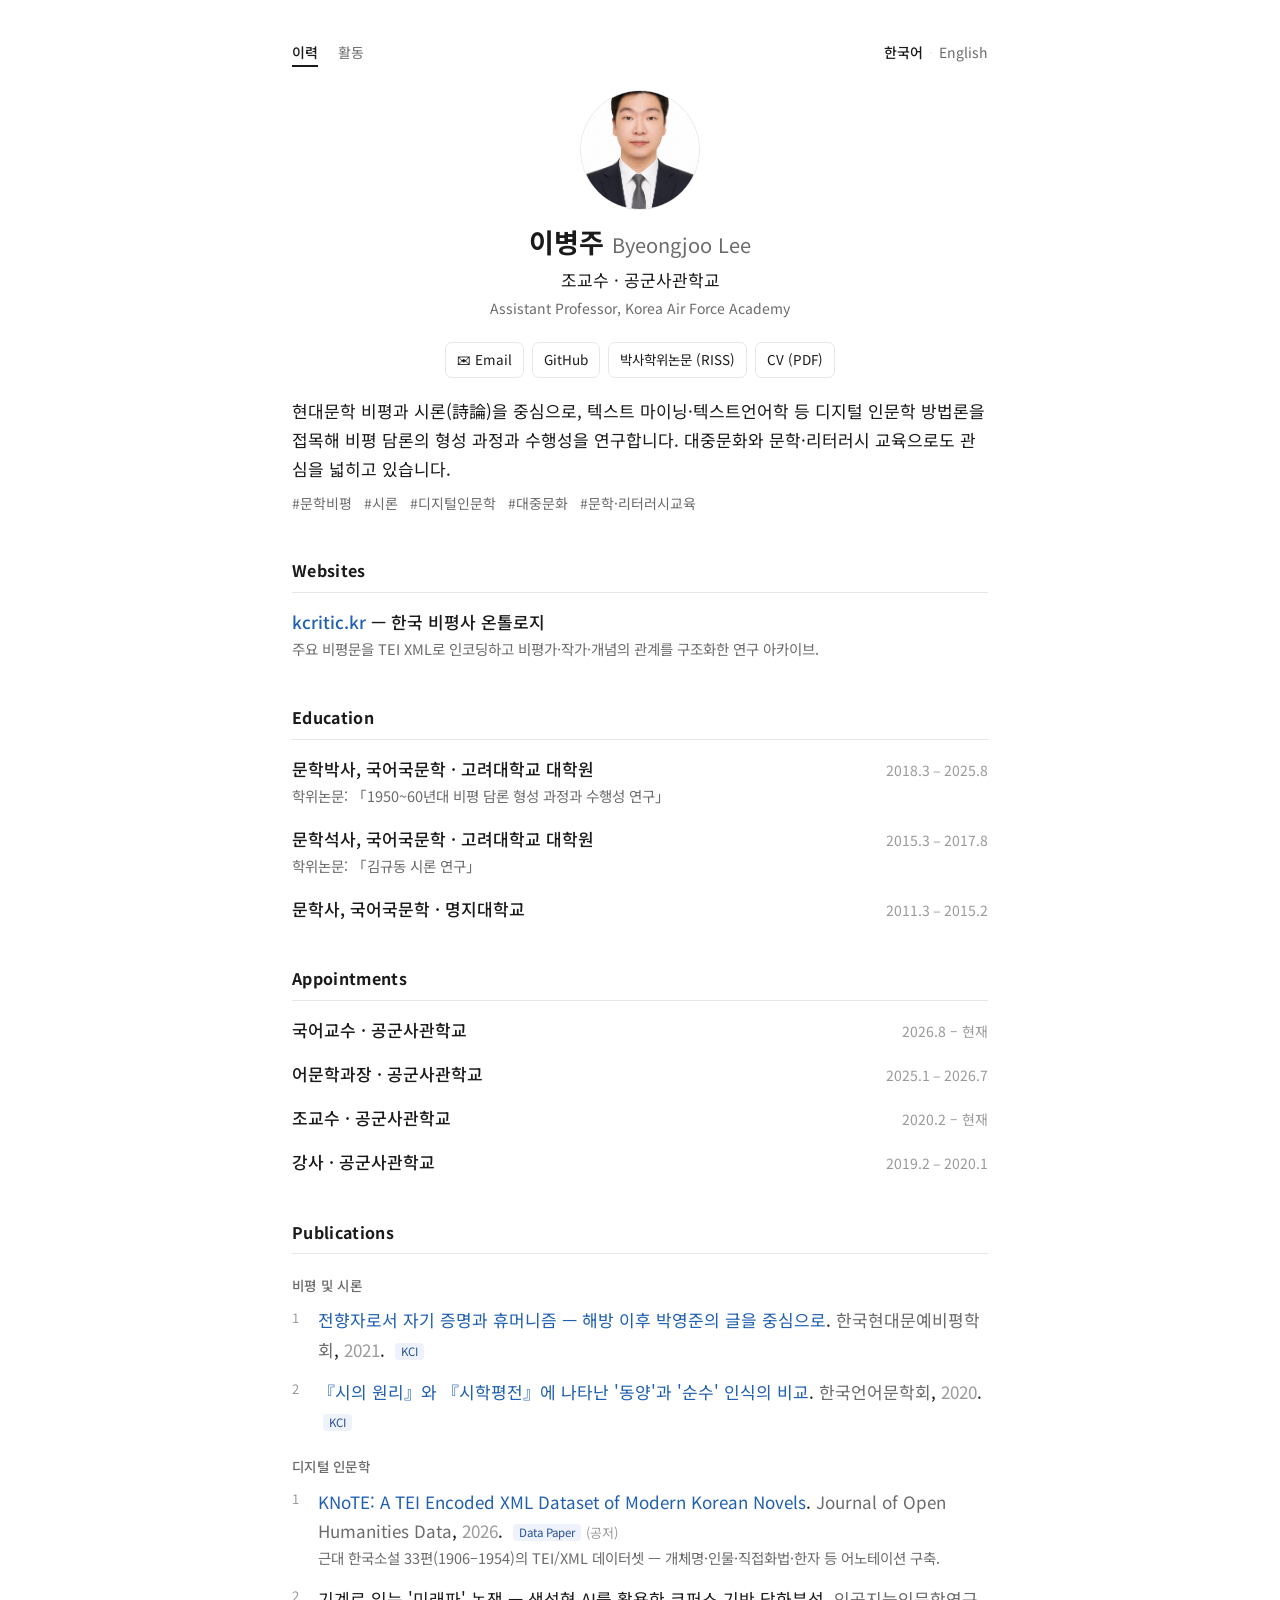
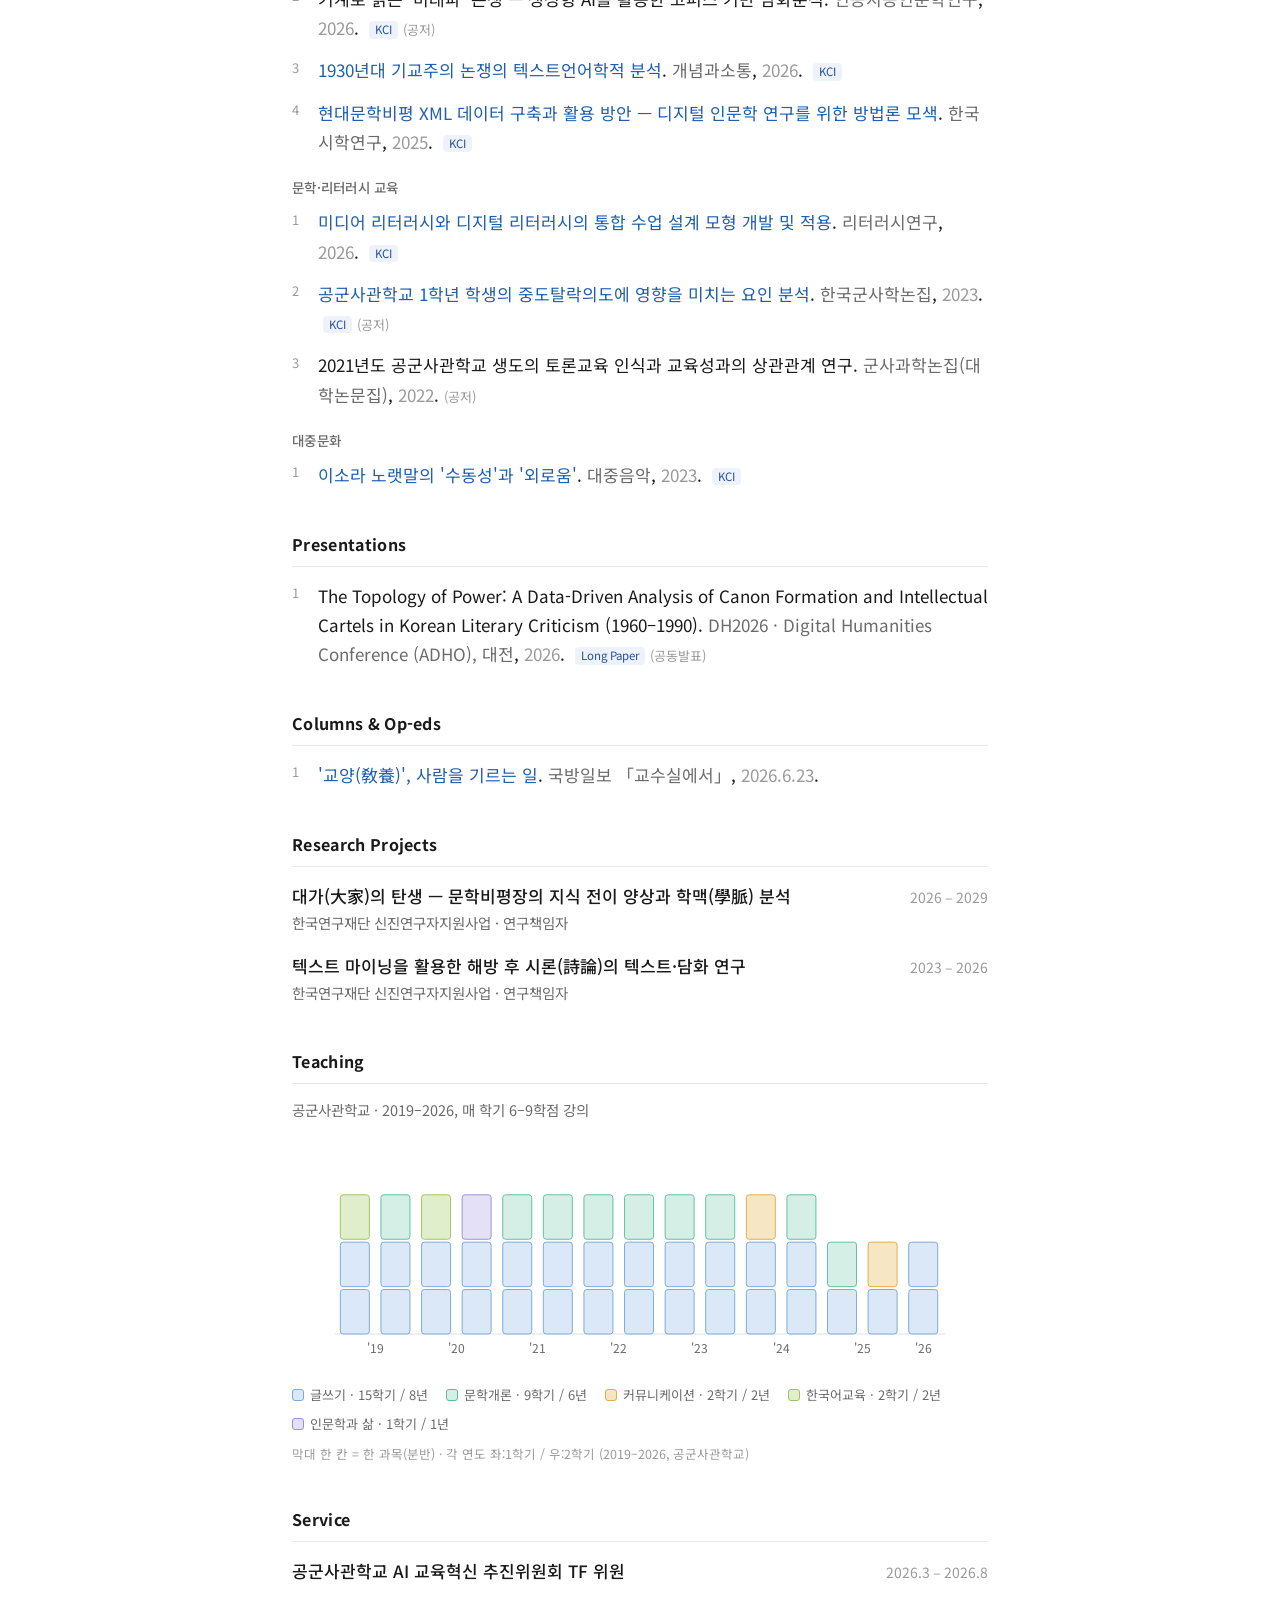
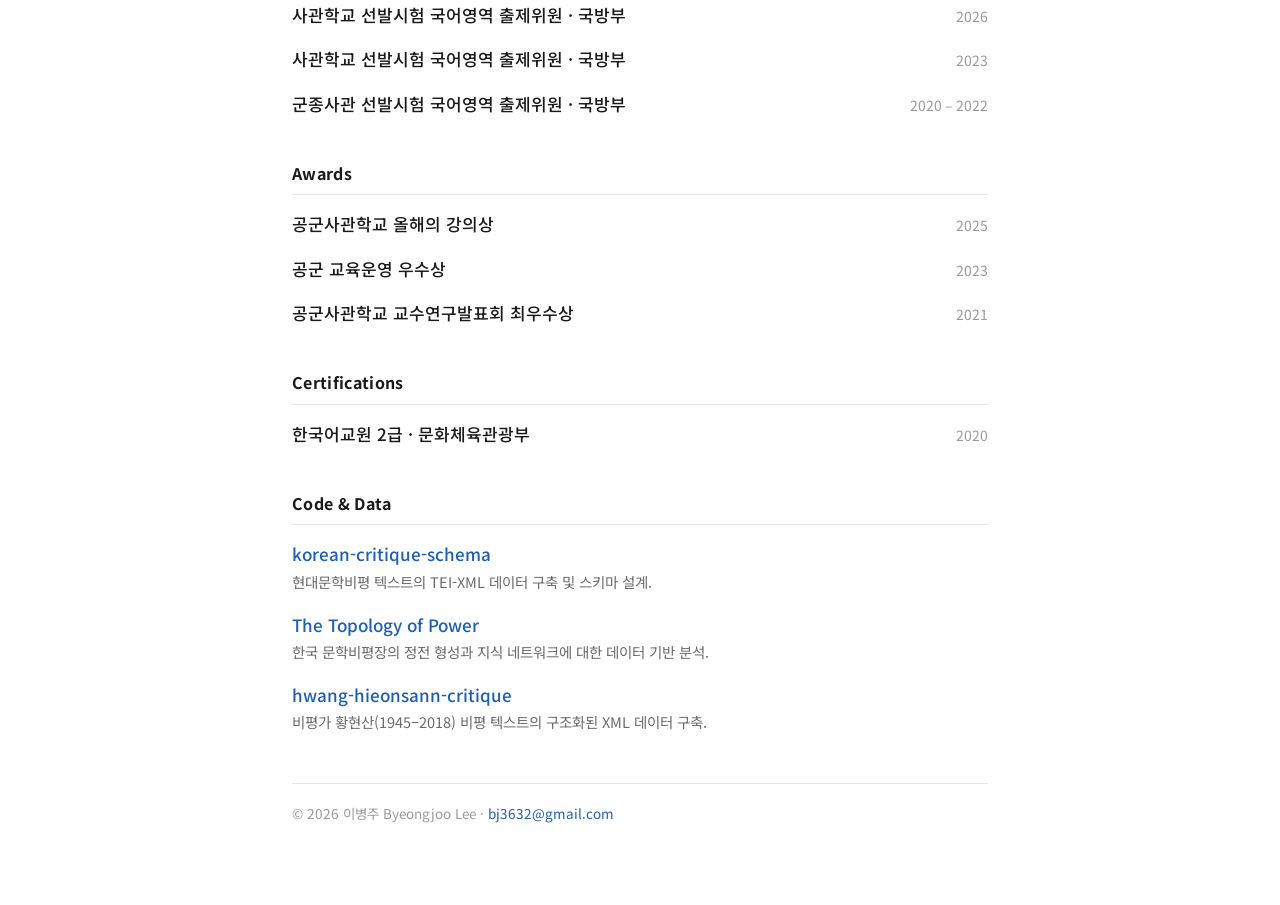
==== index.html @ f4e531b9 "칼럼 섹션 제목을 영어(Columns & Op-eds)로 통일 - 한국어 페이지의 다른 섹션 제목과 일관성 유지  Co-Authored-By: Claude Opus 4.8 <nor" ====
<!DOCTYPE html>
<html lang="ko">
<head>
<meta charset="utf-8">
<meta name="viewport" content="width=device-width, initial-scale=1">
<title>이병주 Byeongjoo Lee</title>
<meta name="description" content="이병주 (Byeongjoo Lee) — 공군사관학교 어문학과 조교수. 현대문학 비평·시론, 디지털 인문학 연구.">
<link rel="preconnect" href="https://fonts.googleapis.com">
<link rel="preconnect" href="https://fonts.gstatic.com" crossorigin>
<link href="https://fonts.googleapis.com/css2?family=Noto+Sans+KR:wght@400;500;700&display=swap" rel="stylesheet">
<link rel="stylesheet" href="/style.css">
</head>
<body>
<main class="wrap">

  <div class="topbar">
    <nav class="tabs">
      <a class="on" href="/">이력</a>
      <a href="/gallery.html">활동</a>
    </nav>
    <div class="lang"><span class="on">한국어</span><span class="sep">·</span><a href="/en/">English</a></div>
  </div>

  <header>
    <img src="/photo.jpg" alt="이병주 증명사진">
    <div>
      <h1 class="name">이병주 <span class="en">Byeongjoo Lee</span></h1>
      <p class="role">조교수 · 공군사관학교
        <span class="en">Assistant Professor, Korea Air Force Academy</span>
      </p>
    </div>
  </header>

  <nav class="links">
    <a href="mailto:bj3632@gmail.com">✉ Email</a>
    <a href="https://github.com/ByeongjooLee" target="_blank" rel="noopener">GitHub</a>
    <a href="https://www.riss.kr/link?id=T17283186" target="_blank" rel="noopener">박사학위논문 (RISS)</a>
    <a href="/cv.pdf" target="_blank" rel="noopener">CV (PDF)</a>
  </nav>

  <section class="bio">
    <p>현대문학 비평과 시론(詩論)을 중심으로, 텍스트 마이닝·텍스트언어학 등 디지털 인문학 방법론을 접목해 비평 담론의 형성 과정과 수행성을 연구합니다. 대중문화와 문학·리터러시 교육으로도 관심을 넓히고 있습니다.</p>
    <div class="tags">
      <span>#문학비평</span><span>#시론</span><span>#디지털인문학</span><span>#대중문화</span><span>#문학·리터러시교육</span>
    </div>
  </section>

  <h2>Websites</h2>
  <div class="entry">
    <div class="row"><span class="t"><a href="https://kcritic.kr/" target="_blank" rel="noopener">kcritic.kr</a> — 한국 비평사 온톨로지</span></div>
    <div class="sub">주요 비평문을 TEI XML로 인코딩하고 비평가·작가·개념의 관계를 구조화한 연구 아카이브.</div>
  </div>

  <h2>Education</h2>
  <div class="entry">
    <div class="row"><span class="t">문학박사, 국어국문학 · 고려대학교 대학원</span><span class="d">2018.3 – 2025.8</span></div>
    <div class="sub">학위논문: 「1950~60년대 비평 담론 형성 과정과 수행성 연구」</div>
  </div>
  <div class="entry">
    <div class="row"><span class="t">문학석사, 국어국문학 · 고려대학교 대학원</span><span class="d">2015.3 – 2017.8</span></div>
    <div class="sub">학위논문: 「김규동 시론 연구」</div>
  </div>
  <div class="entry">
    <div class="row"><span class="t">문학사, 국어국문학 · 명지대학교</span><span class="d">2011.3 – 2015.2</span></div>
  </div>

  <h2>Appointments</h2>
  <div class="entry">
    <div class="row"><span class="t">국어교수 · 공군사관학교</span><span class="d">2026.8 – 현재</span></div>
  </div>
  <div class="entry">
    <div class="row"><span class="t">어문학과장 · 공군사관학교</span><span class="d">2025.1 – 2026.7</span></div>
  </div>
  <div class="entry">
    <div class="row"><span class="t">조교수 · 공군사관학교</span><span class="d">2020.2 – 현재</span></div>
  </div>
  <div class="entry">
    <div class="row"><span class="t">강사 · 공군사관학교</span><span class="d">2019.2 – 2020.1</span></div>
  </div>

  <h2>Publications</h2>

  <div class="ptype">비평 및 시론</div>
  <ol class="pubs">
    <li><a href="/papers/2021-park-yeongjun-humanism.pdf" download>전향자로서 자기 증명과 휴머니즘 — 해방 이후 박영준의 글을 중심으로</a>.
      <span class="venue">한국현대문예비평학회</span>, <span class="yr">2021</span>. <span class="badge">KCI</span></li>
    <li><a href="/papers/2020-orient-purity.pdf" download>『시의 원리』와 『시학평전』에 나타난 '동양'과 '순수' 인식의 비교</a>.
      <span class="venue">한국언어문학회</span>, <span class="yr">2020</span>. <span class="badge">KCI</span></li>
  </ol>

  <div class="ptype">디지털 인문학</div>
  <ol class="pubs">
    <li><a href="https://doi.org/10.5334/johd.590" target="_blank" rel="noopener">KNoTE: A TEI Encoded XML Dataset of Modern Korean Novels</a>.
      <span class="venue">Journal of Open Humanities Data</span>, <span class="yr">2026</span>. <span class="badge">Data Paper</span> <span class="co">(공저)</span>
      <div class="sub">근대 한국소설 33편(1906–1954)의 TEI/XML 데이터셋 — 개체명·인물·직접화법·한자 등 어노테이션 구축.</div></li>
    <li>기계로 읽는 '미래파' 논쟁 — 생성형 AI를 활용한 코퍼스 기반 담화분석.
      <span class="venue">인공지능인문학연구</span>, <span class="yr">2026</span>. <span class="badge">KCI</span> <span class="co">(공저)</span></li>
    <li><a href="/papers/2026-technicism-debate.pdf" download>1930년대 기교주의 논쟁의 텍스트언어학적 분석</a>.
      <span class="venue">개념과소통</span>, <span class="yr">2026</span>. <span class="badge">KCI</span></li>
    <li><a href="/papers/2025-xml-criticism.pdf" download>현대문학비평 XML 데이터 구축과 활용 방안 — 디지털 인문학 연구를 위한 방법론 모색</a>.
      <span class="venue">한국시학연구</span>, <span class="yr">2025</span>. <span class="badge">KCI</span></li>
  </ol>

  <div class="ptype">문학·리터러시 교육</div>
  <ol class="pubs">
    <li><a href="/papers/2026-media-literacy.pdf" download>미디어 리터러시와 디지털 리터러시의 통합 수업 설계 모형 개발 및 적용</a>.
      <span class="venue">리터러시연구</span>, <span class="yr">2026</span>. <span class="badge">KCI</span></li>
    <li><a href="/papers/2023-cadet-dropout.pdf" download>공군사관학교 1학년 학생의 중도탈락의도에 영향을 미치는 요인 분석</a>.
      <span class="venue">한국군사학논집</span>, <span class="yr">2023</span>. <span class="badge">KCI</span> <span class="co">(공저)</span></li>
    <li>2021년도 공군사관학교 생도의 토론교육 인식과 교육성과의 상관관계 연구.
      <span class="venue">군사과학논집(대학논문집)</span>, <span class="yr">2022</span>. <span class="co">(공저)</span></li>
  </ol>

  <div class="ptype">대중문화</div>
  <ol class="pubs">
    <li><a href="/papers/2023-leesora-lyrics.pdf" download>이소라 노랫말의 '수동성'과 '외로움'</a>.
      <span class="venue">대중음악</span>, <span class="yr">2023</span>. <span class="badge">KCI</span></li>
  </ol>

  <h2>Presentations</h2>
  <ol class="pubs">
    <li>The Topology of Power: A Data-Driven Analysis of Canon Formation and Intellectual Cartels in Korean Literary Criticism (1960–1990).
      <span class="venue">DH2026 · Digital Humanities Conference (ADHO), 대전</span>, <span class="yr">2026</span>. <span class="badge">Long Paper</span> <span class="co">(공동발표)</span></li>
  </ol>

  <h2>Columns &amp; Op-eds</h2>
  <ol class="pubs">
    <li><a href="https://kookbang.dema.mil.kr/newsWeb/20260623/1/ATCE_CTGR_0050060000/view.do" target="_blank" rel="noopener">'교양(敎養)', 사람을 기르는 일</a>.
      <span class="venue">국방일보 「교수실에서」</span>, <span class="yr">2026.6.23</span>.</li>
  </ol>

  <h2>Research Projects</h2>
  <div class="entry">
    <div class="row"><span class="t">대가(大家)의 탄생 — 문학비평장의 지식 전이 양상과 학맥(學脈) 분석</span><span class="d">2026 – 2029</span></div>
    <div class="sub">한국연구재단 신진연구자지원사업 · 연구책임자</div>
  </div>
  <div class="entry">
    <div class="row"><span class="t">텍스트 마이닝을 활용한 해방 후 시론(詩論)의 텍스트·담화 연구</span><span class="d">2023 – 2026</span></div>
    <div class="sub">한국연구재단 신진연구자지원사업 · 연구책임자</div>
  </div>

  <h2>Teaching</h2>
  <p class="sub" style="margin:0 0 4px;">공군사관학교 · 2019–2026, 매 학기 6–9학점 강의</p>
  <div id="teaching-chart" data-lang="ko"></div>

  <h2>Service</h2>
  <div class="entry">
    <div class="row"><span class="t">공군사관학교 AI 교육혁신 추진위원회 TF 위원</span><span class="d">2026.3 – 2026.8</span></div>
  </div>
  <div class="entry">
    <div class="row"><span class="t">사관학교 선발시험 국어영역 출제위원 · 국방부</span><span class="d">2026</span></div>
  </div>
  <div class="entry">
    <div class="row"><span class="t">사관학교 선발시험 국어영역 출제위원 · 국방부</span><span class="d">2023</span></div>
  </div>
  <div class="entry">
    <div class="row"><span class="t">군종사관 선발시험 국어영역 출제위원 · 국방부</span><span class="d">2020 – 2022</span></div>
  </div>

  <h2>Awards</h2>
  <div class="entry">
    <div class="row"><span class="t">공군사관학교 올해의 강의상</span><span class="d">2025</span></div>
  </div>
  <div class="entry">
    <div class="row"><span class="t">공군 교육운영 우수상</span><span class="d">2023</span></div>
  </div>
  <div class="entry">
    <div class="row"><span class="t">공군사관학교 교수연구발표회 최우수상</span><span class="d">2021</span></div>
  </div>

  <h2>Certifications</h2>
  <div class="entry">
    <div class="row"><span class="t">한국어교원 2급 · 문화체육관광부</span><span class="d">2020</span></div>
  </div>

  <h2>Code &amp; Data</h2>
  <div class="entry">
    <div class="row"><span class="t"><a href="https://github.com/ByeongjooLee/korean-critique-schema" target="_blank" rel="noopener">korean-critique-schema</a></span></div>
    <div class="sub">현대문학비평 텍스트의 TEI-XML 데이터 구축 및 스키마 설계.</div>
  </div>
  <div class="entry">
    <div class="row"><span class="t"><a href="https://github.com/ByeongjooLee/The-Topology-of-Power" target="_blank" rel="noopener">The Topology of Power</a></span></div>
    <div class="sub">한국 문학비평장의 정전 형성과 지식 네트워크에 대한 데이터 기반 분석.</div>
  </div>
  <div class="entry">
    <div class="row"><span class="t"><a href="https://github.com/ByeongjooLee/hwang-hieonsann-critique" target="_blank" rel="noopener">hwang-hieonsann-critique</a></span></div>
    <div class="sub">비평가 황현산(1945–2018) 비평 텍스트의 구조화된 XML 데이터 구축.</div>
  </div>

  <footer>
    © <span id="yr">2026</span> 이병주 Byeongjoo Lee · <a href="mailto:bj3632@gmail.com">bj3632@gmail.com</a>
  </footer>

</main>
<script src="/teaching.js" defer></script>
<script>document.getElementById('yr').textContent=new Date().getFullYear();</script>
</body>
</html>
---- style.css ----
:root{
  --ink:#1a1a1a;
  --muted:#6b6b6b;
  --faint:#9a9a9a;
  --line:#e7e7e7;
  --link:#1f5fb0;
  --badge-bg:#eef2fb;
  --badge-ink:#27509a;
}
*{box-sizing:border-box;}
html{-webkit-text-size-adjust:100%;}
body{
  font-family:"Noto Sans KR","Apple SD Gothic Neo","Malgun Gothic",-apple-system,BlinkMacSystemFont,"Segoe UI",Roboto,sans-serif;
  color:var(--ink);
  background:#fff;
  line-height:1.72;
  font-size:17px;
  margin:0;
}
.wrap{max-width:740px;margin:0 auto;padding:40px 22px 80px;}
a{color:var(--link);text-decoration:none;}
a:hover{text-decoration:underline;}

/* Top bar: tabs + language */
.topbar{display:flex;justify-content:space-between;align-items:center;gap:12px;margin-bottom:26px;font-size:14px;flex-wrap:wrap;}
.tabs a{margin-right:16px;color:var(--muted);padding-bottom:3px;}
.tabs a:hover{text-decoration:none;color:var(--ink);}
.tabs a.on{color:var(--ink);font-weight:500;border-bottom:2px solid var(--ink);}
.lang a{color:var(--muted);}
.lang .on{color:var(--ink);font-weight:500;}
.lang .sep{color:var(--line);margin:0 6px;}

/* Header (centered) */
header{display:flex;flex-direction:column;align-items:center;text-align:center;gap:14px;margin-top:6px;}
header img{width:120px;height:120px;border-radius:50%;object-fit:cover;flex-shrink:0;border:1px solid var(--line);}
.name{font-size:27px;font-weight:700;line-height:1.3;margin:0;}
.name .en{font-weight:400;color:var(--muted);font-size:20px;}
.role{margin:6px 0 0;color:var(--ink);}
.role .en{display:block;color:var(--muted);font-size:14px;margin-top:2px;}

/* Quick links */
.links{display:flex;flex-wrap:wrap;justify-content:center;gap:8px;margin:22px 0 8px;}
.links a{
  display:inline-flex;align-items:center;gap:6px;
  font-size:13.5px;color:var(--ink);
  border:1px solid var(--line);border-radius:7px;padding:5px 11px;
}
.links a:hover{border-color:#c9c9c9;text-decoration:none;background:#fafafa;}

/* Bio */
.bio{margin:18px 0 2px;}
.bio p{margin:0 0 8px;}
.tags{color:var(--muted);font-size:14px;}
.tags span{margin-right:12px;white-space:nowrap;}

/* Sections */
h2{
  font-size:16px;font-weight:700;letter-spacing:.02em;
  margin:42px 0 14px;padding-bottom:7px;border-bottom:1px solid var(--line);
}
.entry{margin-bottom:15px;}
.row{display:flex;justify-content:space-between;gap:16px;align-items:baseline;}
.row .t{font-weight:500;}
.row .d{color:var(--faint);font-size:14px;white-space:nowrap;}
.sub{color:var(--muted);font-size:14.5px;margin-top:1px;}

/* Publications */
.ptype{font-size:13.5px;color:var(--muted);margin:20px 0 8px;font-weight:500;letter-spacing:.02em;}
.ptype:first-of-type{margin-top:4px;}
ol.pubs{list-style:none;counter-reset:p;margin:0;padding:0;}
ol.pubs li{position:relative;padding-left:26px;margin-bottom:13px;}
ol.pubs li:before{
  counter-increment:p;content:counter(p);
  position:absolute;left:0;top:.1em;color:var(--faint);font-size:13px;
}
.venue{color:var(--muted);}
.yr{color:var(--faint);}
.co{color:var(--faint);font-size:13px;}
.badge{
  display:inline-block;font-size:11.5px;line-height:1.5;
  background:var(--badge-bg);color:var(--badge-ink);
  border-radius:4px;padding:0 6px;margin-left:5px;vertical-align:1px;
}

/* Teaching chart */
.chart-scroll{overflow-x:auto;margin-top:8px;}
.chart-scroll svg{min-width:560px;width:100%;height:auto;display:block;}
.legend{display:flex;flex-wrap:wrap;gap:6px 18px;margin-top:12px;font-size:13px;color:var(--muted);}
.legend i{display:inline-block;width:12px;height:12px;border-radius:3px;margin-right:6px;vertical-align:-1px;border:1px solid rgba(0,0,0,.15);}
.cap{font-size:12.5px;color:var(--faint);margin-top:8px;}

/* Gallery */
.gallery{display:grid;grid-template-columns:repeat(auto-fill,minmax(210px,1fr));gap:14px;margin-top:12px;}
.gallery figure{margin:0;}
.gallery img{width:100%;height:190px;object-fit:cover;border-radius:9px;border:1px solid var(--line);display:block;background:#f4f4f4;}
.gallery figcaption{font-size:13px;color:var(--muted);margin-top:7px;line-height:1.5;}
.empty{color:var(--faint);font-size:14.5px;border:1px dashed #d8d8d8;border-radius:10px;padding:30px 24px;text-align:center;margin-top:12px;}

footer{margin-top:48px;padding-top:18px;border-top:1px solid var(--line);color:var(--faint);font-size:13.5px;}

@media (max-width:560px){
  body{font-size:16px;}
  .wrap{padding:30px 18px 64px;}
  header img{width:96px;height:96px;}
  .name{font-size:23px;}
  .name .en{font-size:17px;}
  .row{flex-direction:column;}
  .row .d{font-size:13px;}
  .gallery img{height:160px;}
}
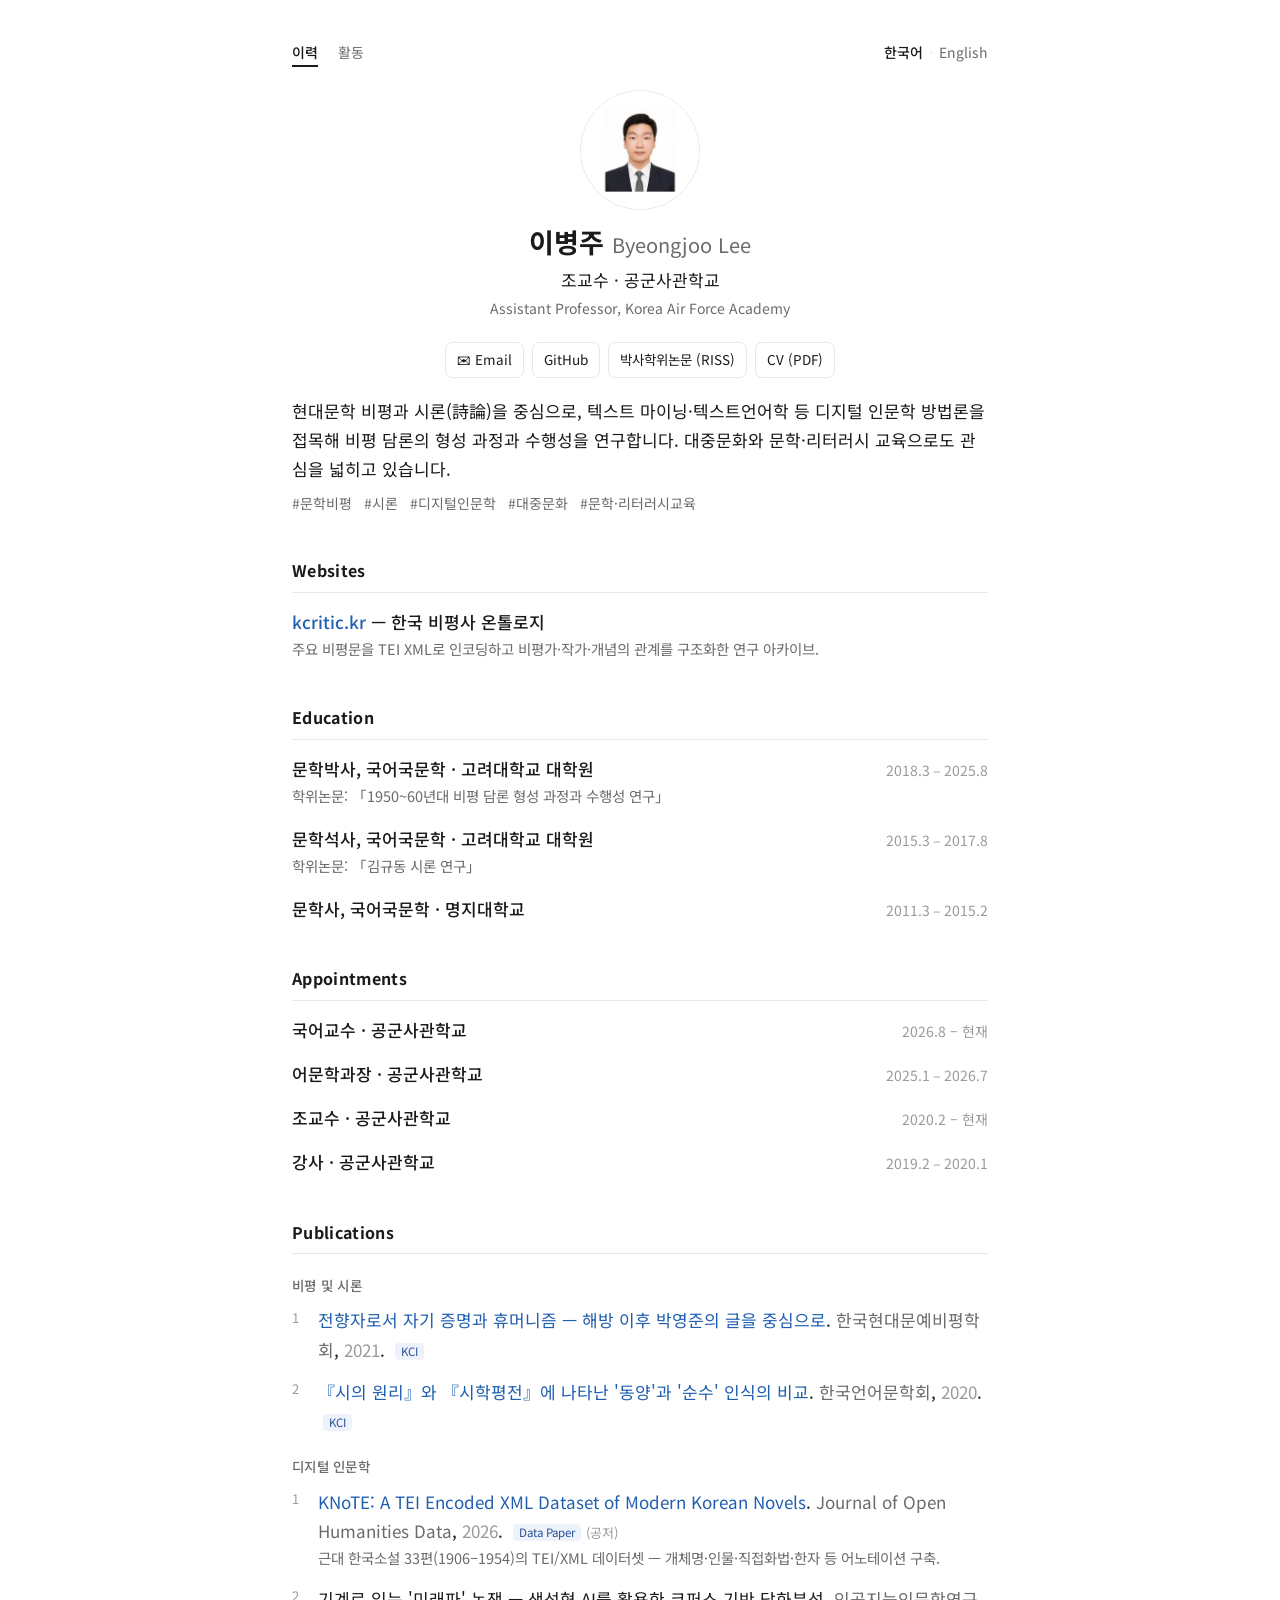
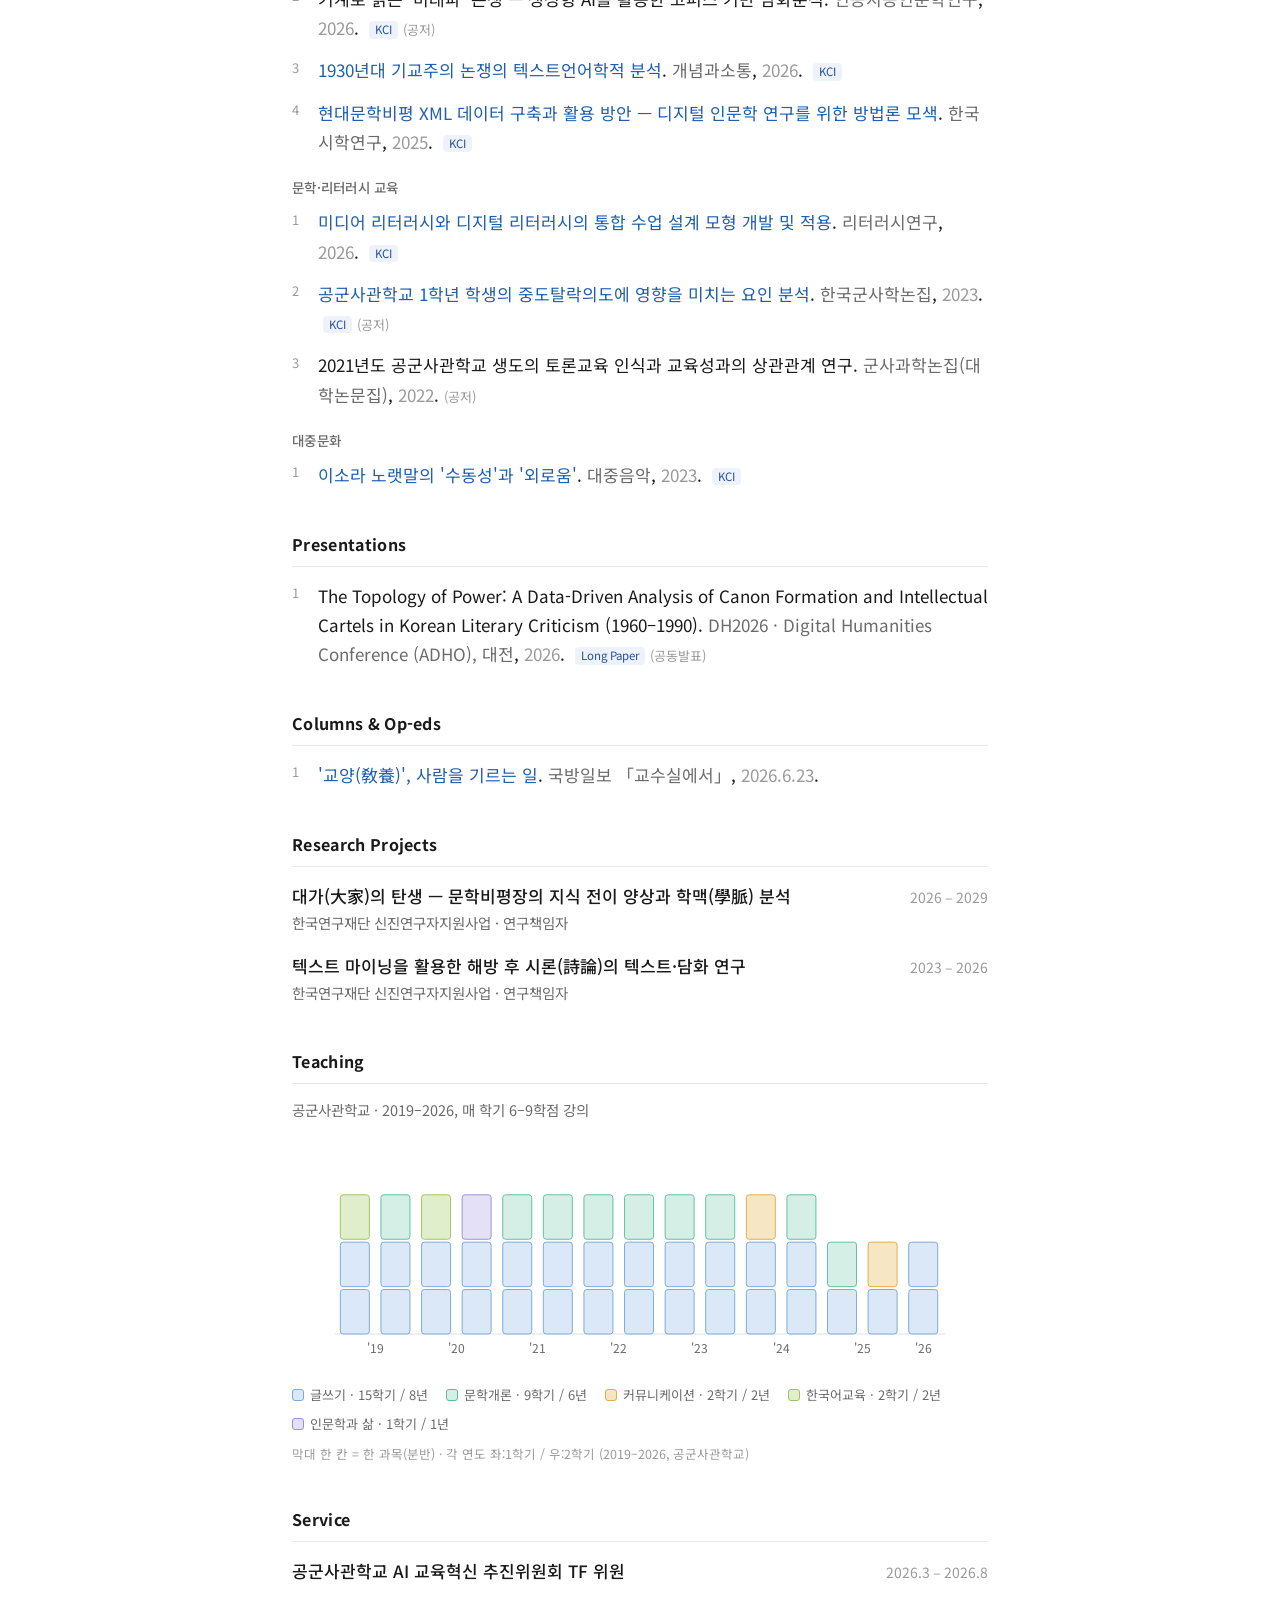
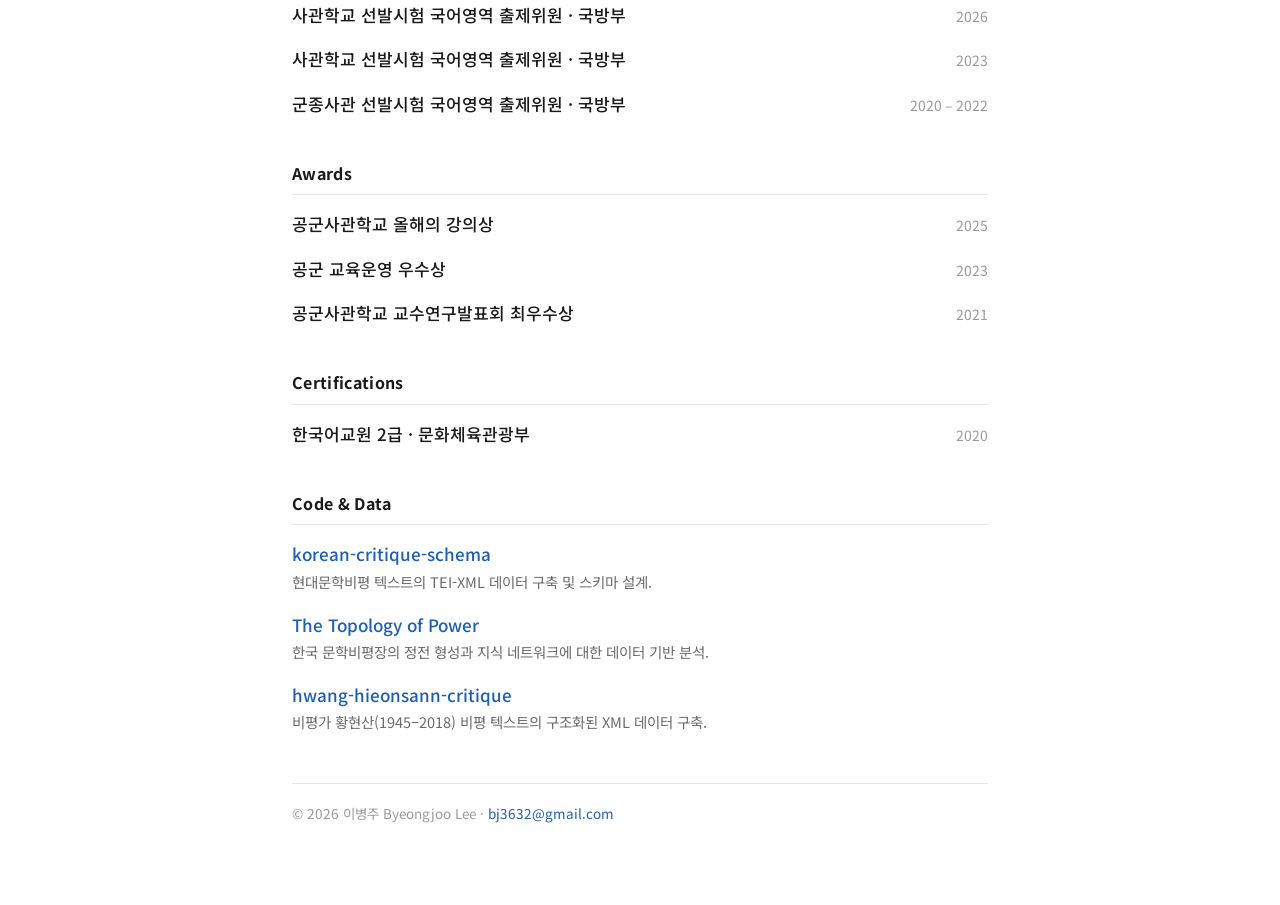
==== commit 73a6dc84: "프로필 사진 캐시 무효화 쿼리 추가 (한/영) - img src에 ?v= 버전 파라미터를 붙여 브라우저 캐시 강제 갱신  Co-Authored-By: Claude Opus 4.8 " ====
--- a/index.html
+++ b/index.html
@@ -22,7 +22,7 @@
   </div>
 
   <header>
-    <img src="/photo.jpg" alt="이병주 증명사진">
+    <img src="/photo.jpg?v=2026081402" alt="이병주 증명사진">
     <div>
       <h1 class="name">이병주 <span class="en">Byeongjoo Lee</span></h1>
       <p class="role">조교수 · 공군사관학교
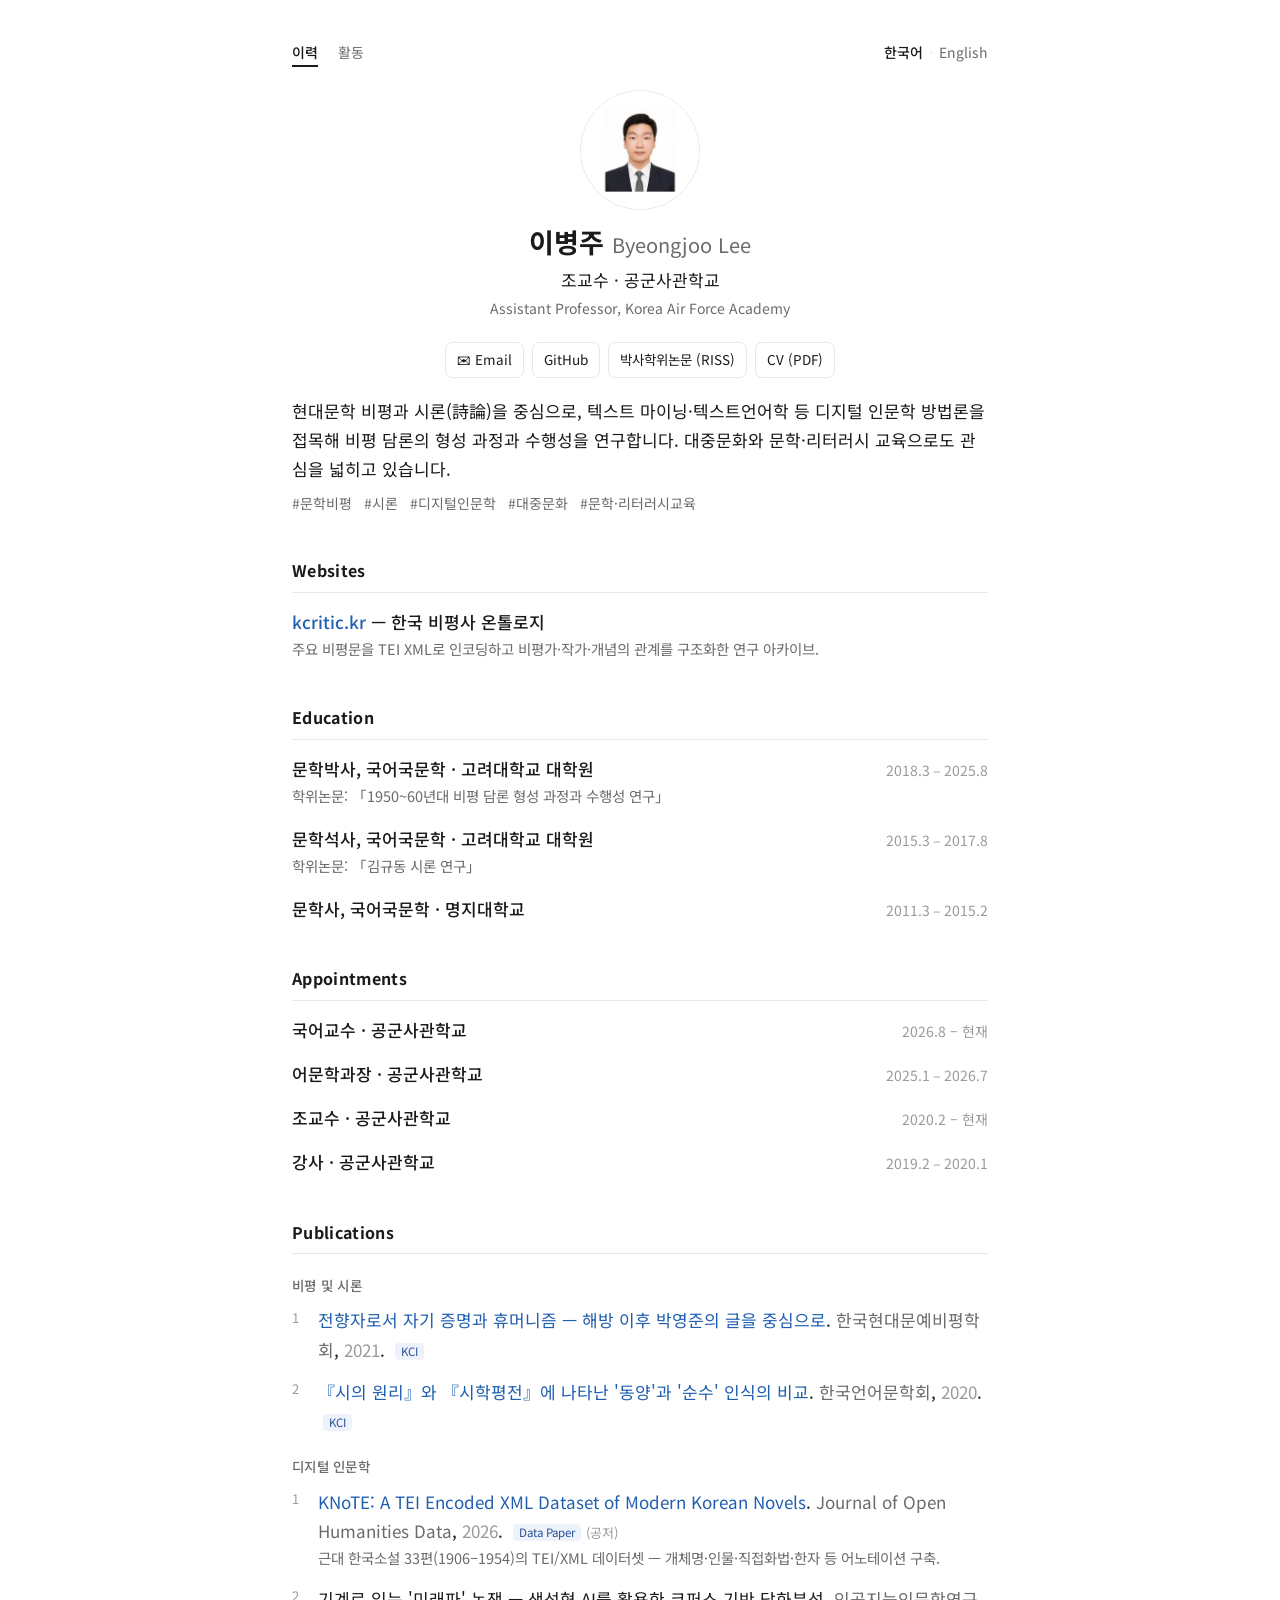
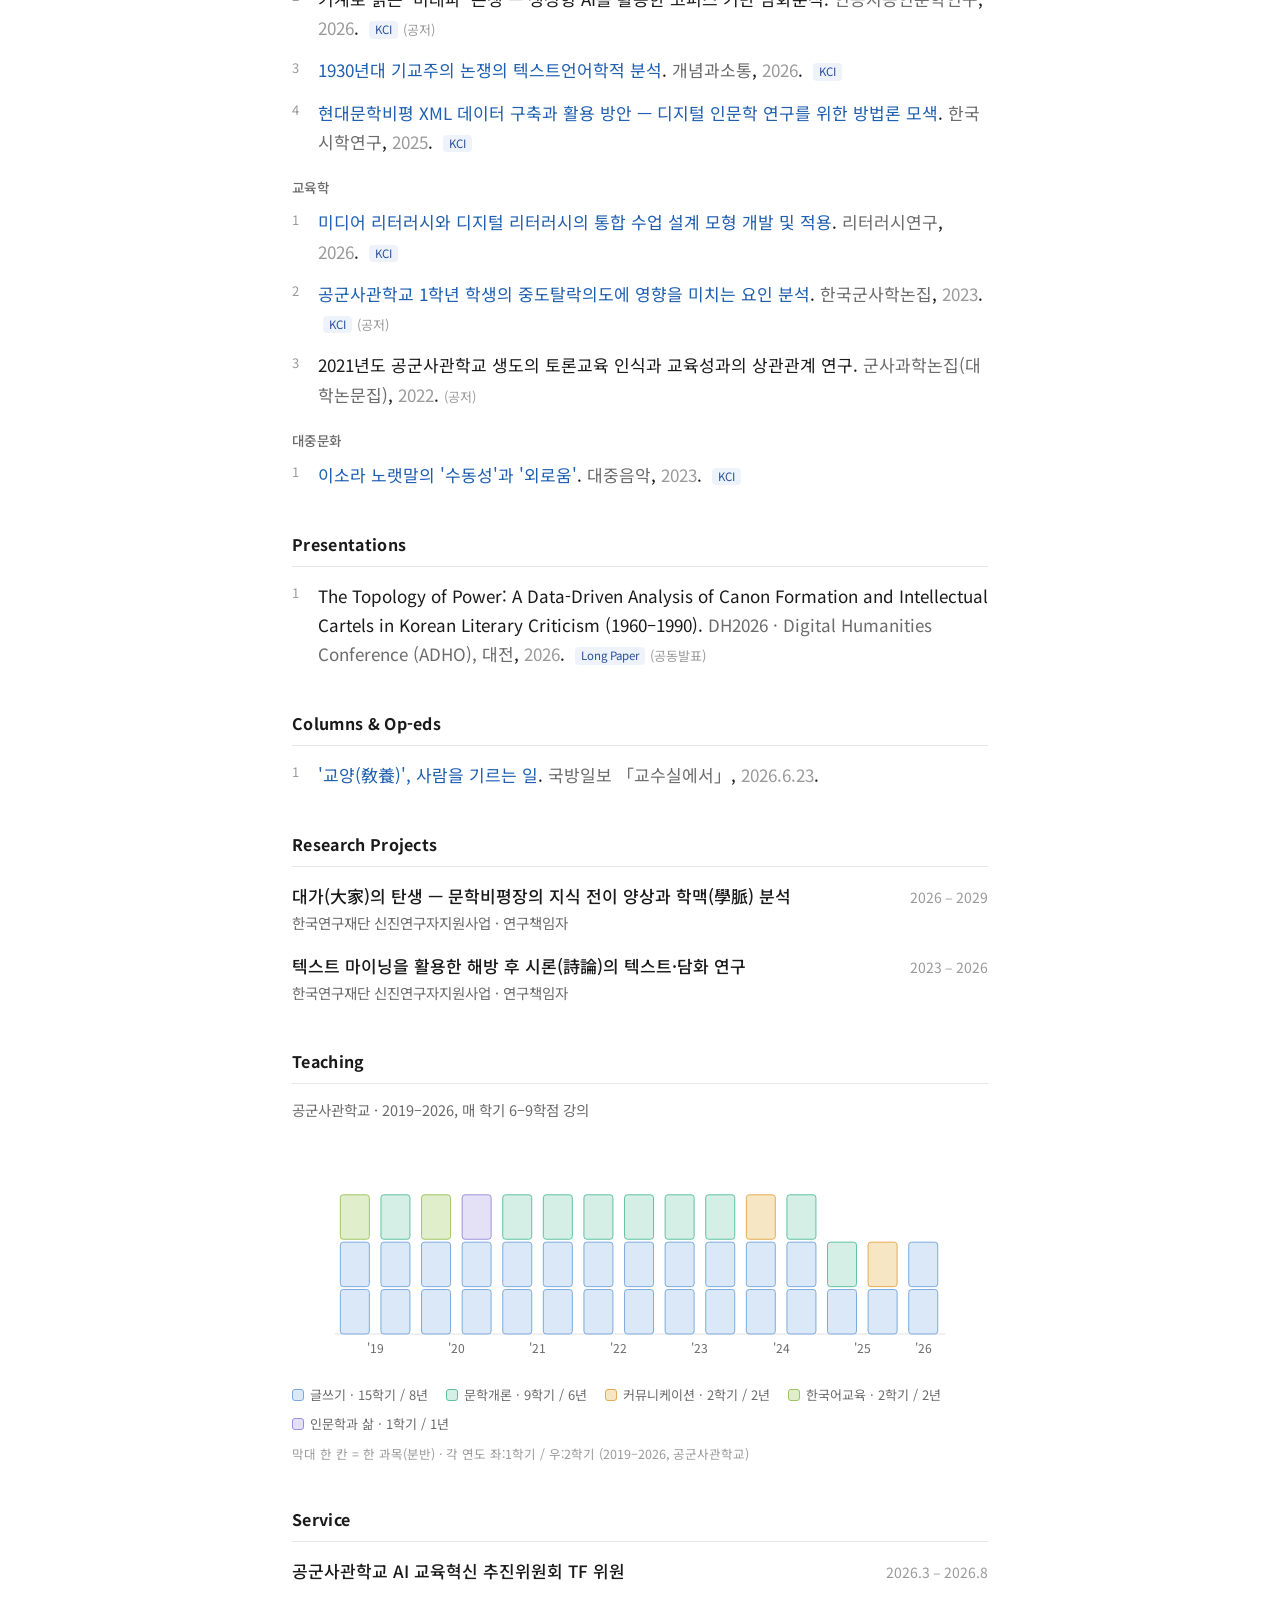
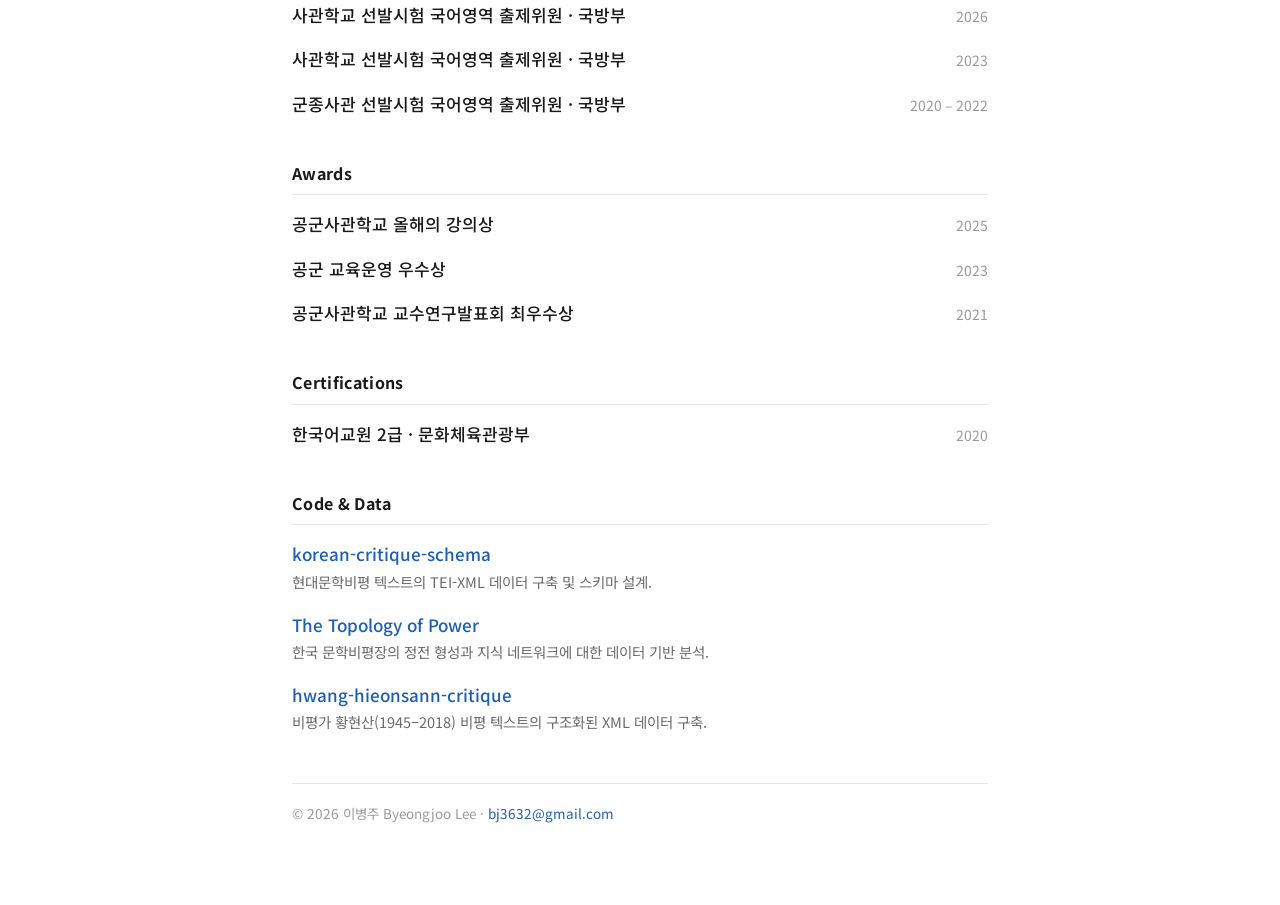
==== commit 639e57ce: "논문 분류명 변경: 문학·리터러시 교육 → 교육학 (한/영) Co-Authored-By: Claude Opus 4.8 <noreply@anthropic.com>" ====
--- a/index.html
+++ b/index.html
@@ -101,7 +101,7 @@
       <span class="venue">한국시학연구</span>, <span class="yr">2025</span>. <span class="badge">KCI</span></li>
   </ol>
 
-  <div class="ptype">문학·리터러시 교육</div>
+  <div class="ptype">교육학</div>
   <ol class="pubs">
     <li><a href="/papers/2026-media-literacy.pdf" download>미디어 리터러시와 디지털 리터러시의 통합 수업 설계 모형 개발 및 적용</a>.
       <span class="venue">리터러시연구</span>, <span class="yr">2026</span>. <span class="badge">KCI</span></li>
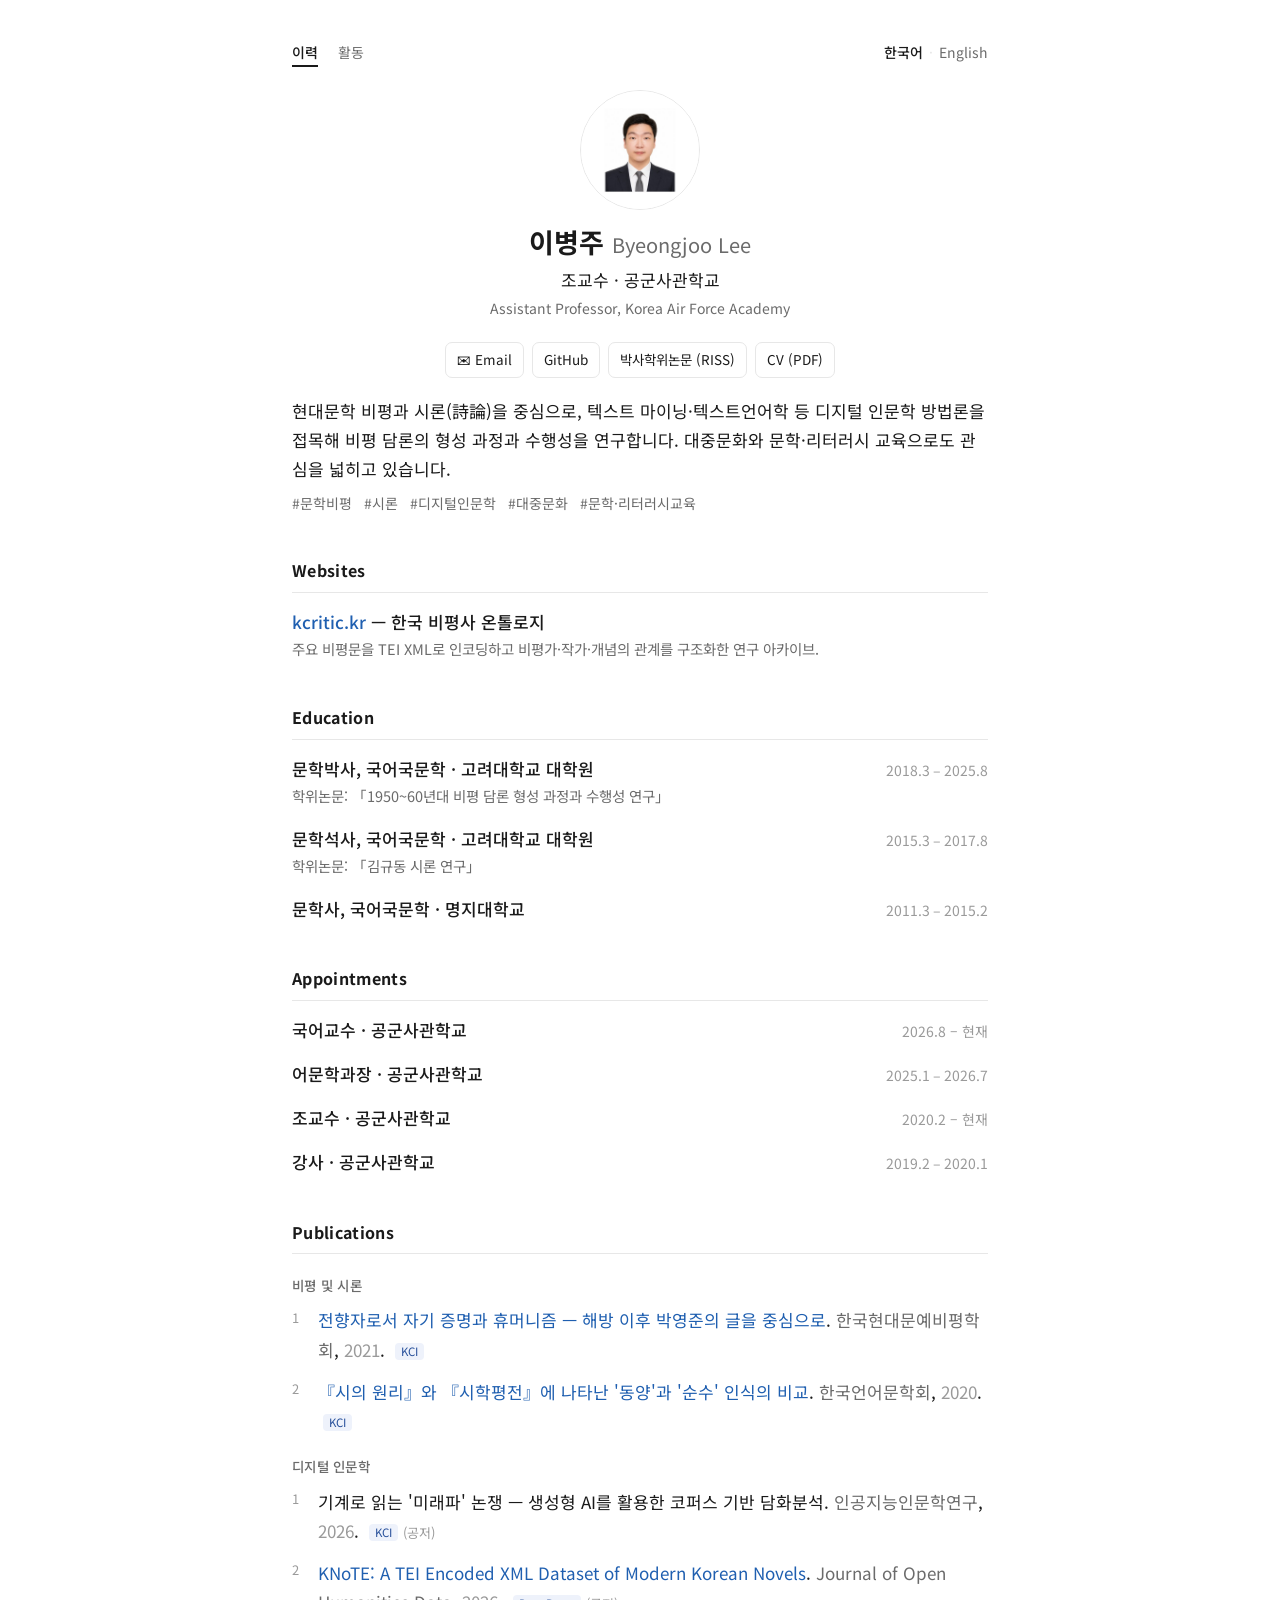
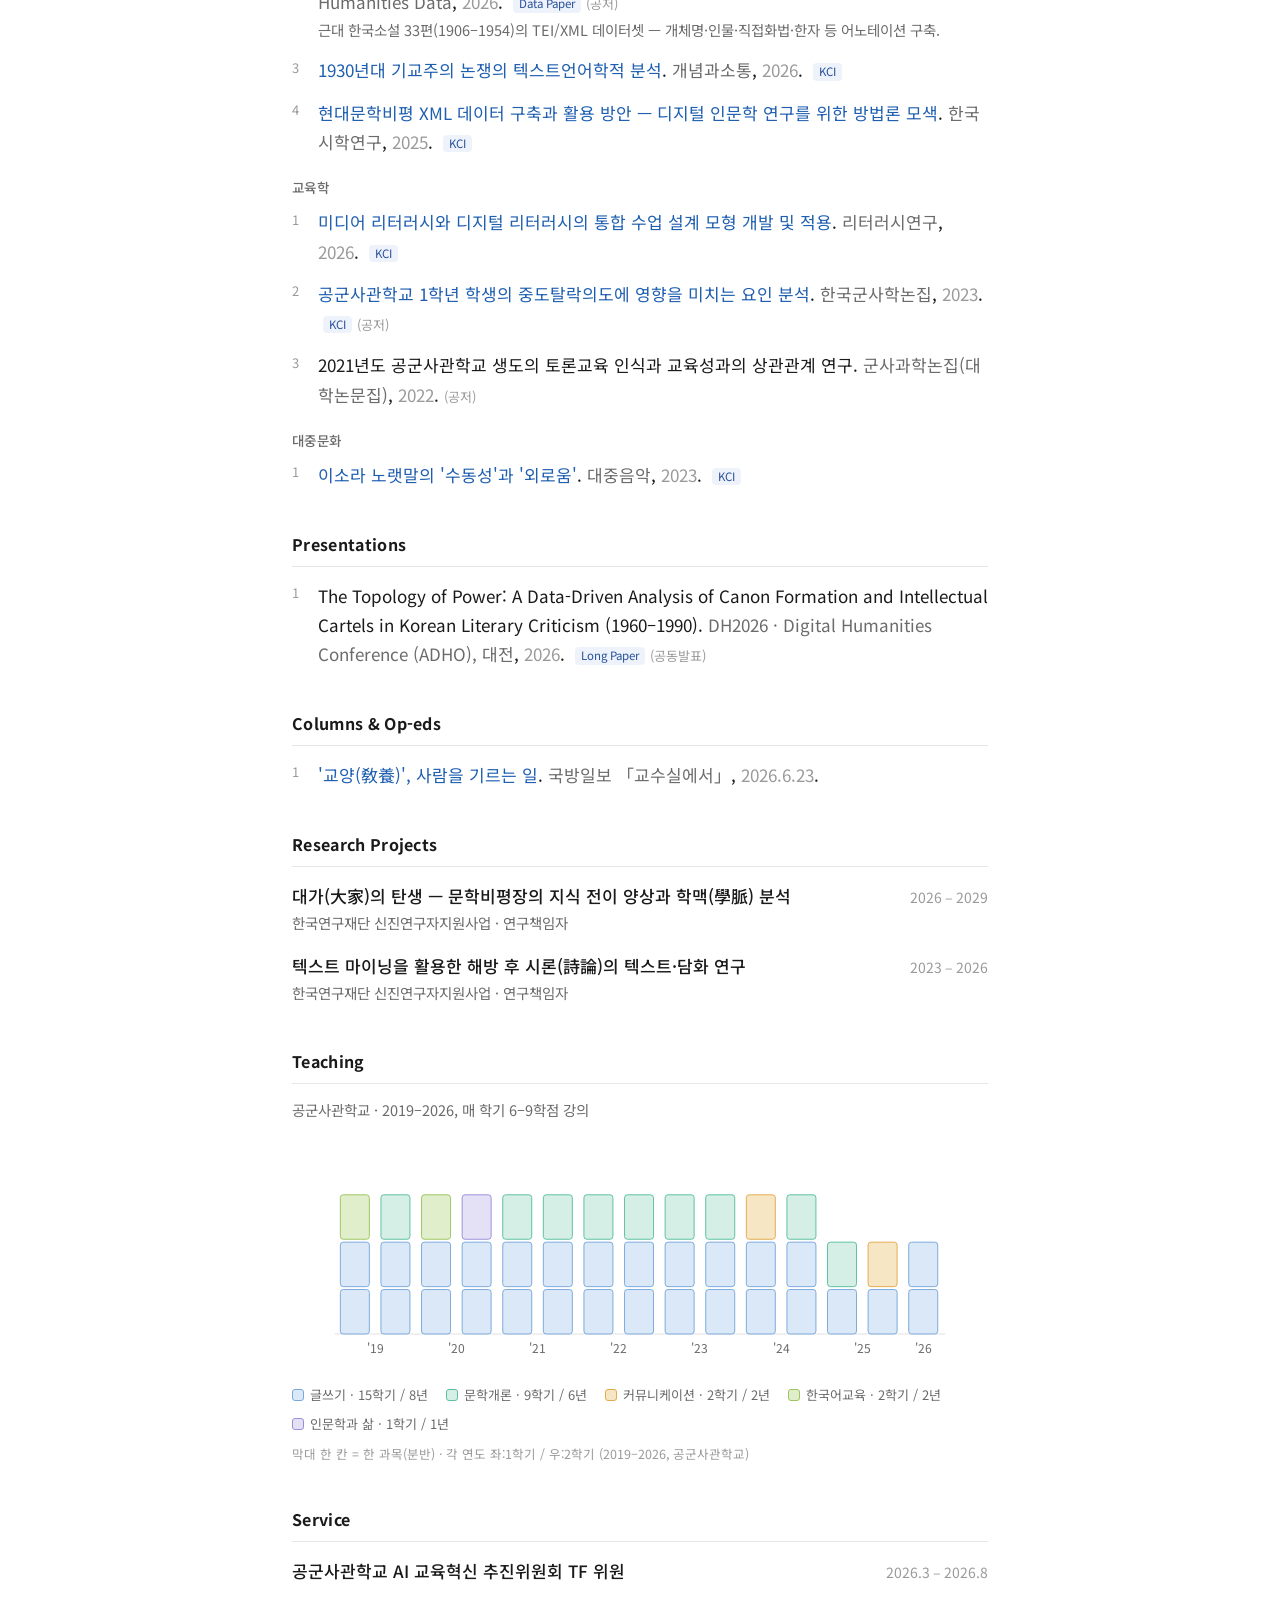
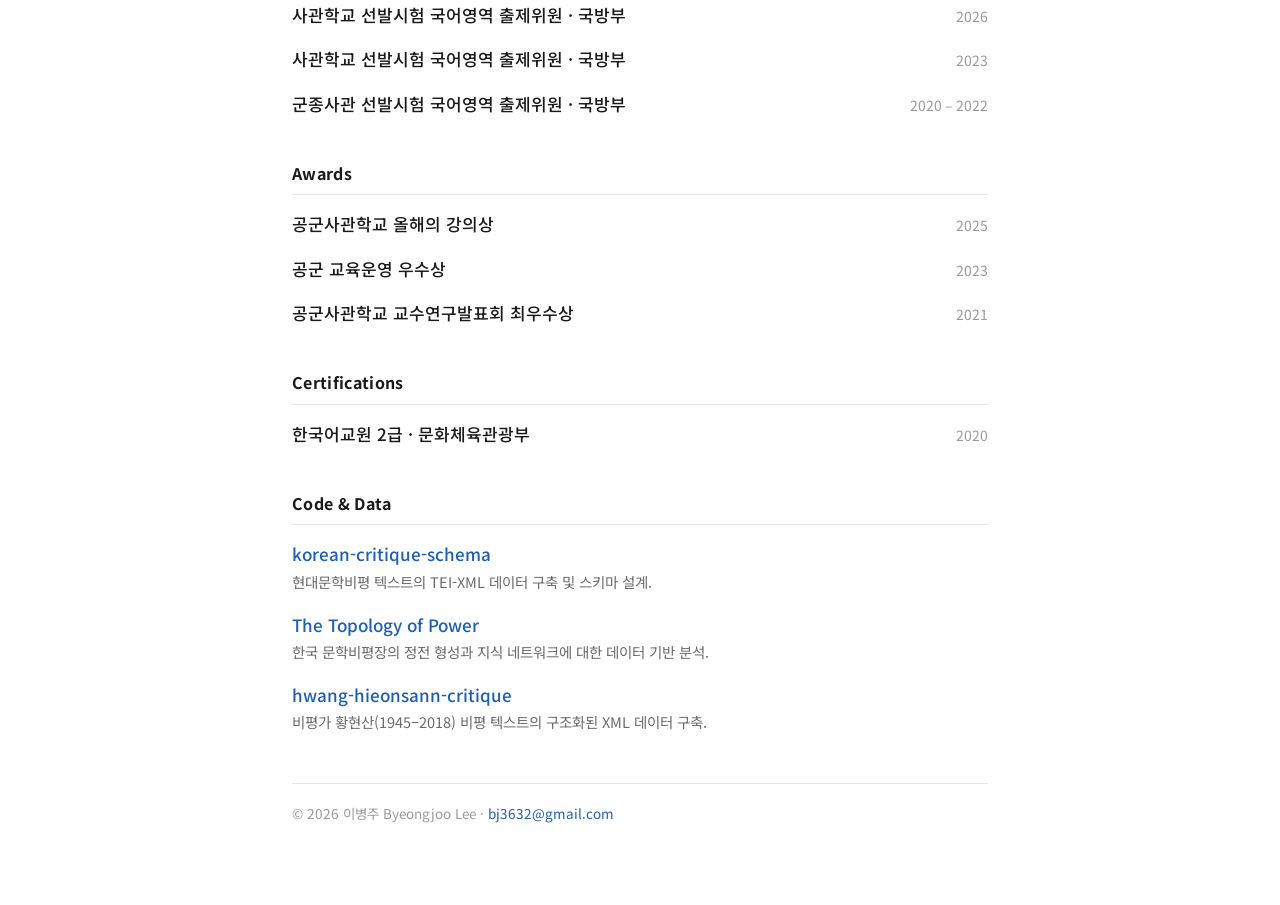
==== commit fc6e072f: "디지털 인문학 논문 순서 조정: KNoTE를 2번으로 (한/영) Co-Authored-By: Claude Opus 4.8 <noreply@anthropic.com>" ====
--- a/index.html
+++ b/index.html
@@ -90,11 +90,11 @@
 
   <div class="ptype">디지털 인문학</div>
   <ol class="pubs">
+    <li>기계로 읽는 '미래파' 논쟁 — 생성형 AI를 활용한 코퍼스 기반 담화분석.
+      <span class="venue">인공지능인문학연구</span>, <span class="yr">2026</span>. <span class="badge">KCI</span> <span class="co">(공저)</span></li>
     <li><a href="https://doi.org/10.5334/johd.590" target="_blank" rel="noopener">KNoTE: A TEI Encoded XML Dataset of Modern Korean Novels</a>.
       <span class="venue">Journal of Open Humanities Data</span>, <span class="yr">2026</span>. <span class="badge">Data Paper</span> <span class="co">(공저)</span>
       <div class="sub">근대 한국소설 33편(1906–1954)의 TEI/XML 데이터셋 — 개체명·인물·직접화법·한자 등 어노테이션 구축.</div></li>
-    <li>기계로 읽는 '미래파' 논쟁 — 생성형 AI를 활용한 코퍼스 기반 담화분석.
-      <span class="venue">인공지능인문학연구</span>, <span class="yr">2026</span>. <span class="badge">KCI</span> <span class="co">(공저)</span></li>
     <li><a href="/papers/2026-technicism-debate.pdf" download>1930년대 기교주의 논쟁의 텍스트언어학적 분석</a>.
       <span class="venue">개념과소통</span>, <span class="yr">2026</span>. <span class="badge">KCI</span></li>
     <li><a href="/papers/2025-xml-criticism.pdf" download>현대문학비평 XML 데이터 구축과 활용 방안 — 디지털 인문학 연구를 위한 방법론 모색</a>.
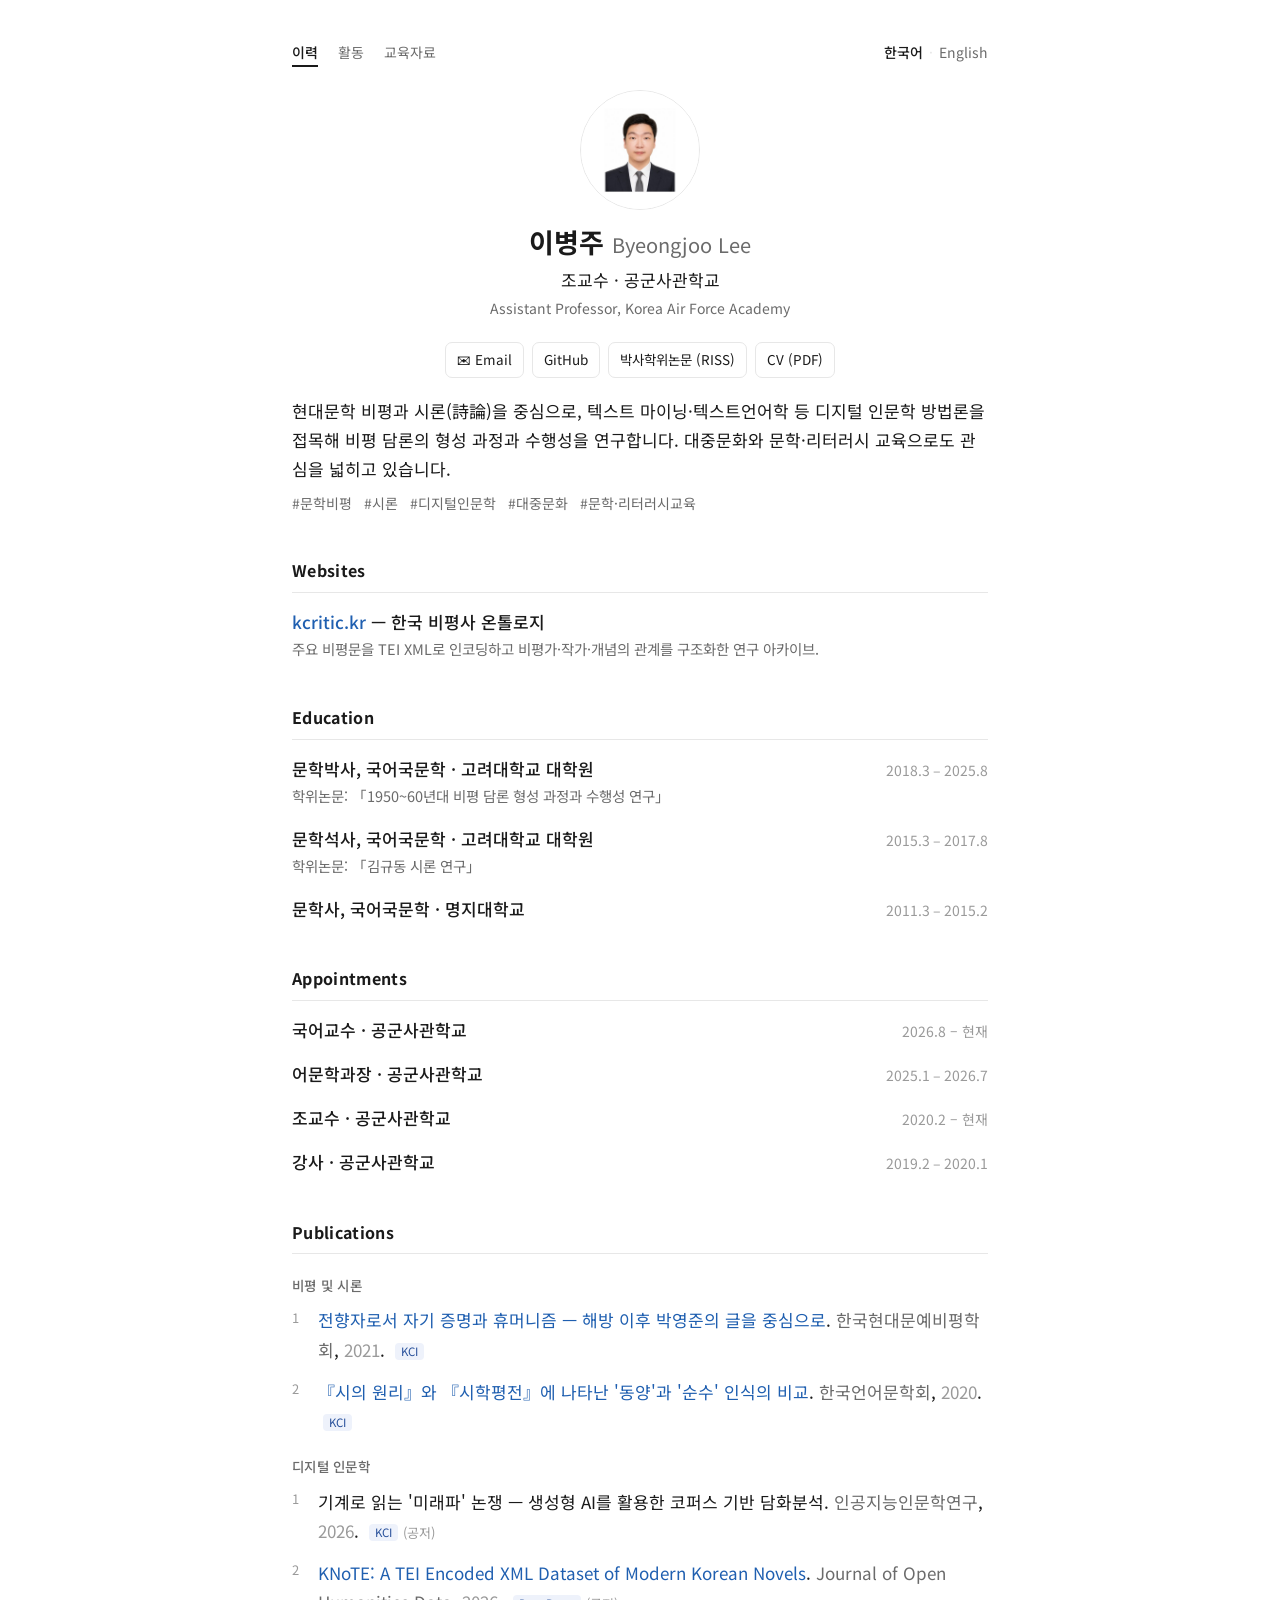
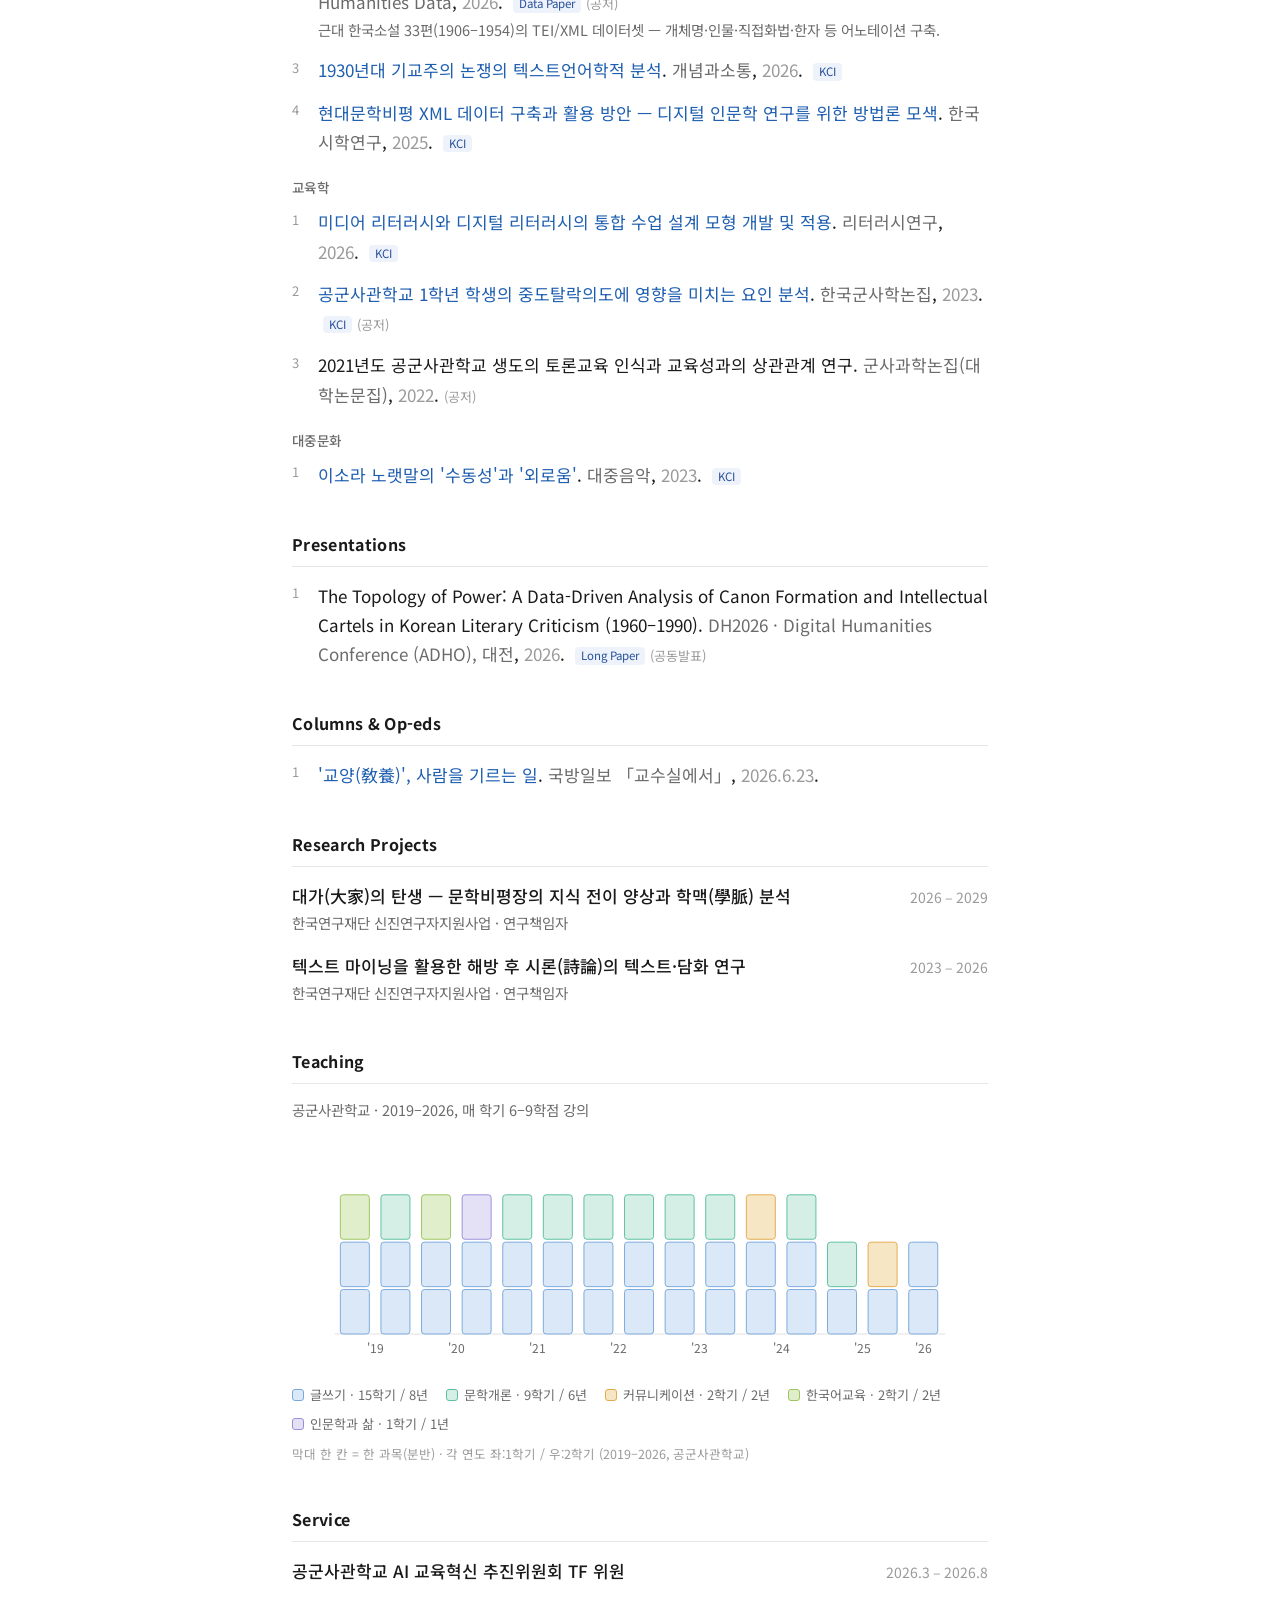
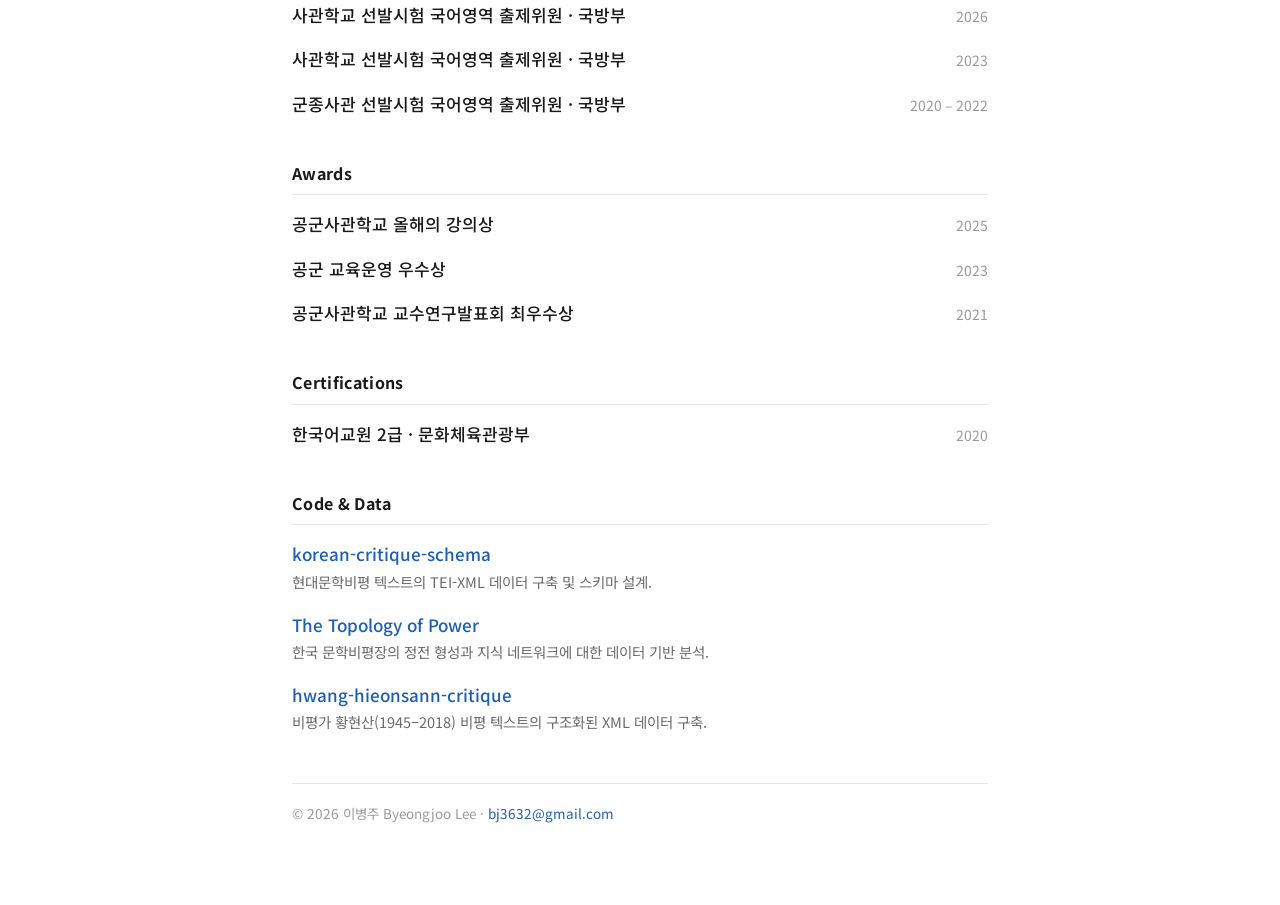
==== commit f23a5b16: "교육자료 탭 신설 및 미디어·디지털 리터러시 교재 추가 (한/영) - education.html / en/education.html 생성 (위키독스 전자책 '미디어·디지털 리터러시" ====
--- a/index.html
+++ b/index.html
@@ -17,6 +17,7 @@
     <nav class="tabs">
       <a class="on" href="/">이력</a>
       <a href="/gallery.html">활동</a>
+      <a href="/education.html">교육자료</a>
     </nav>
     <div class="lang"><span class="on">한국어</span><span class="sep">·</span><a href="/en/">English</a></div>
   </div>
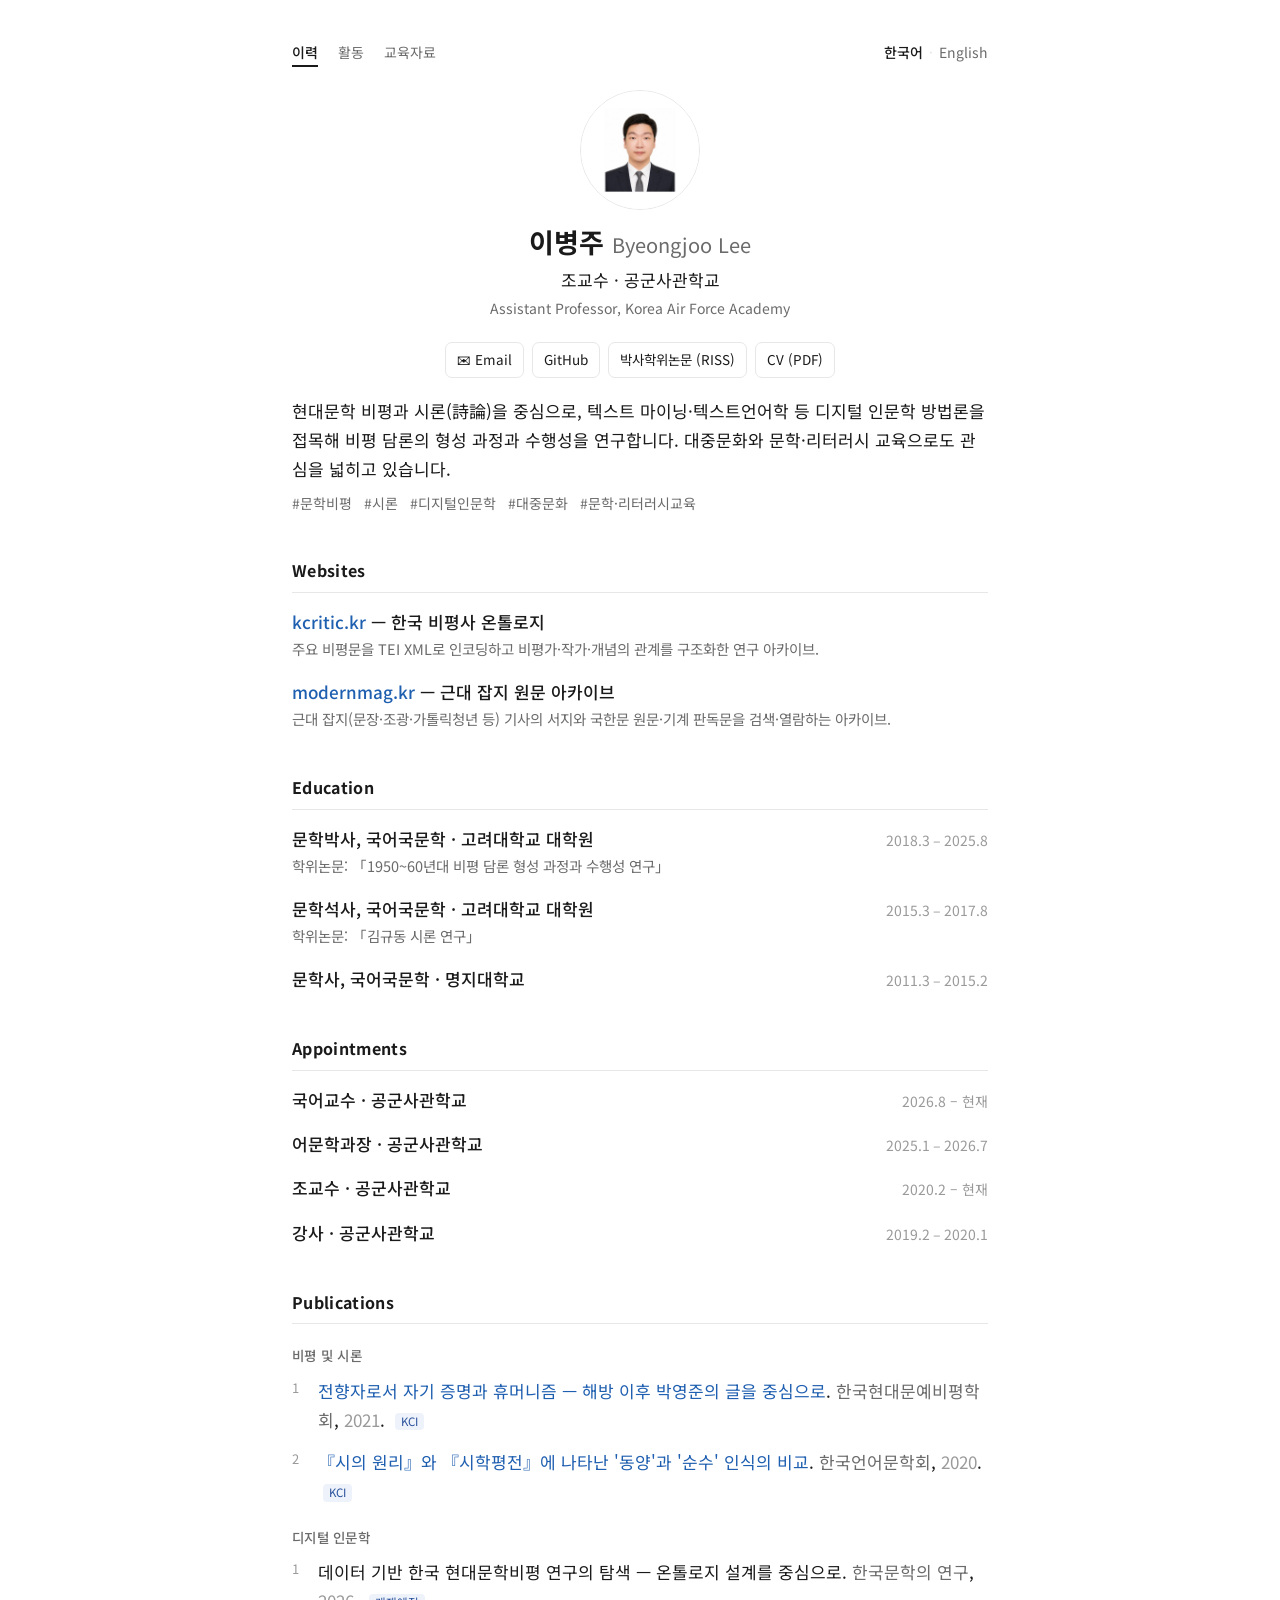
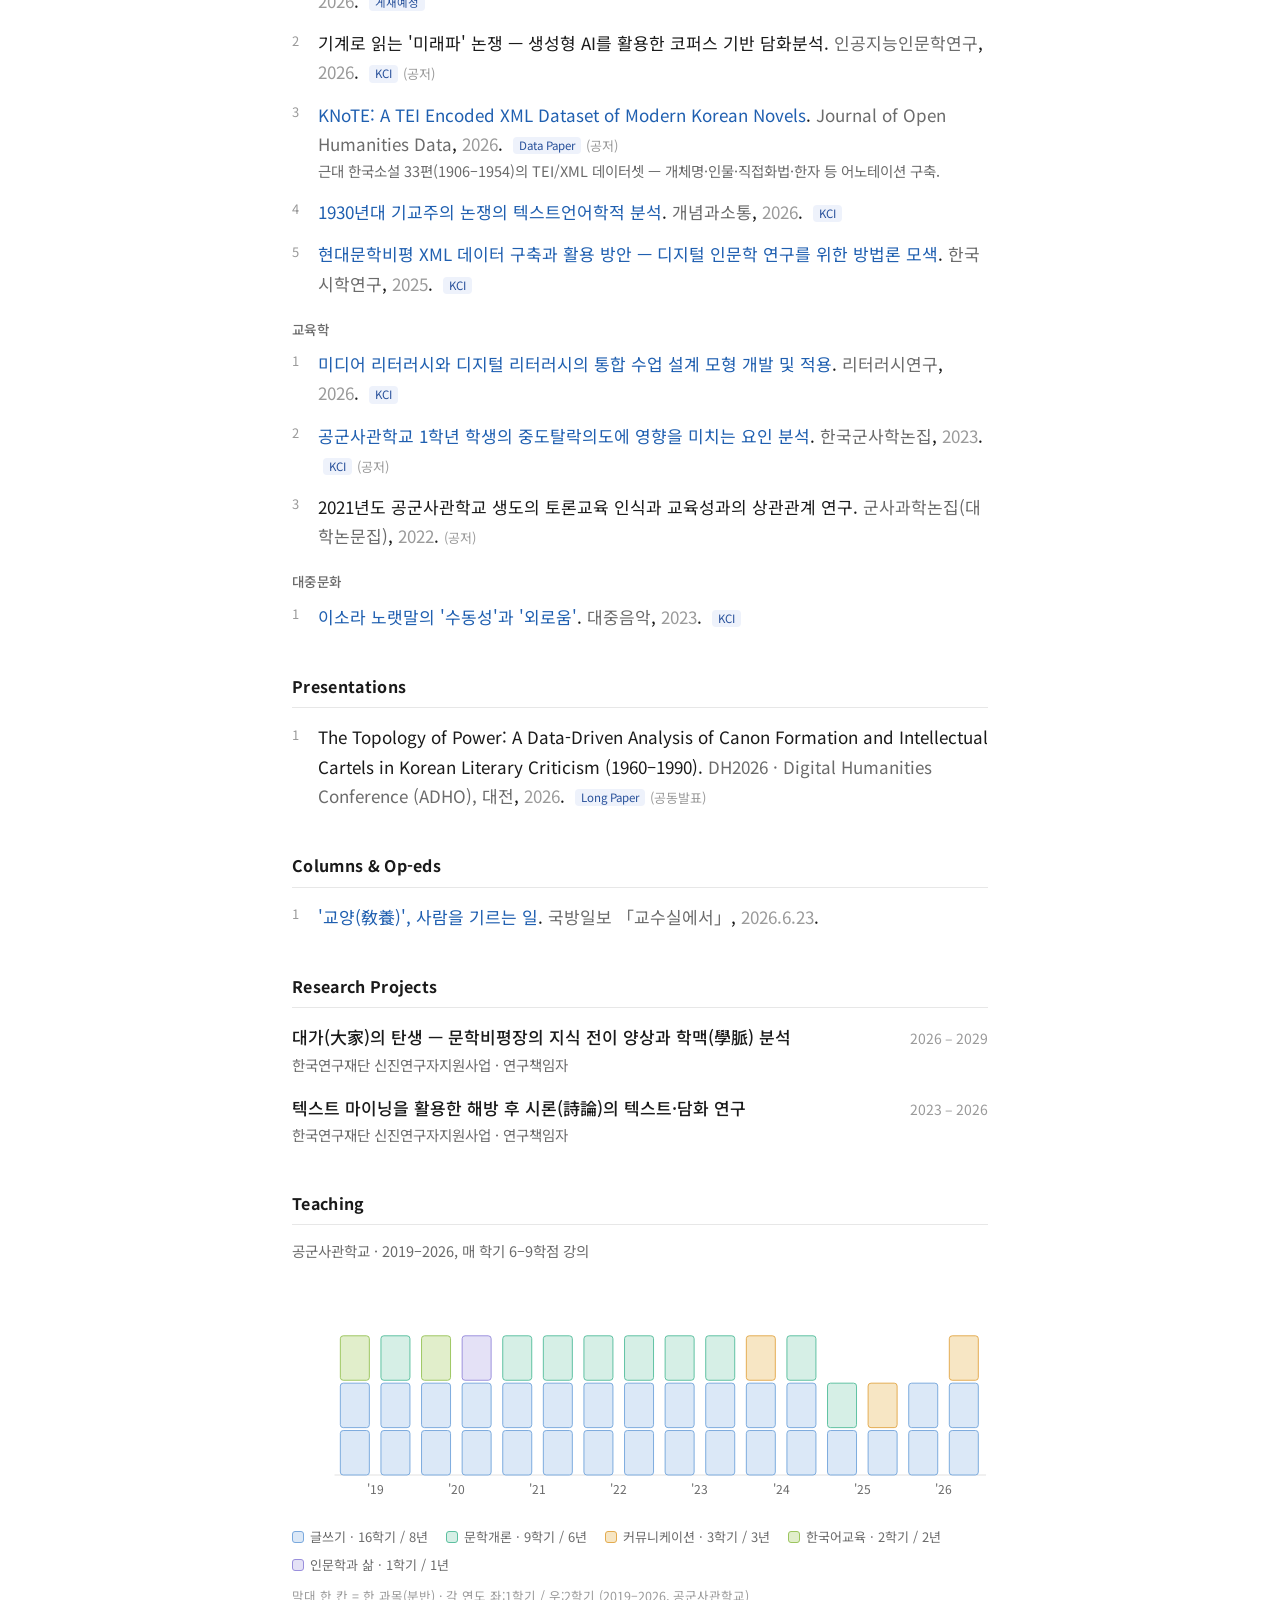
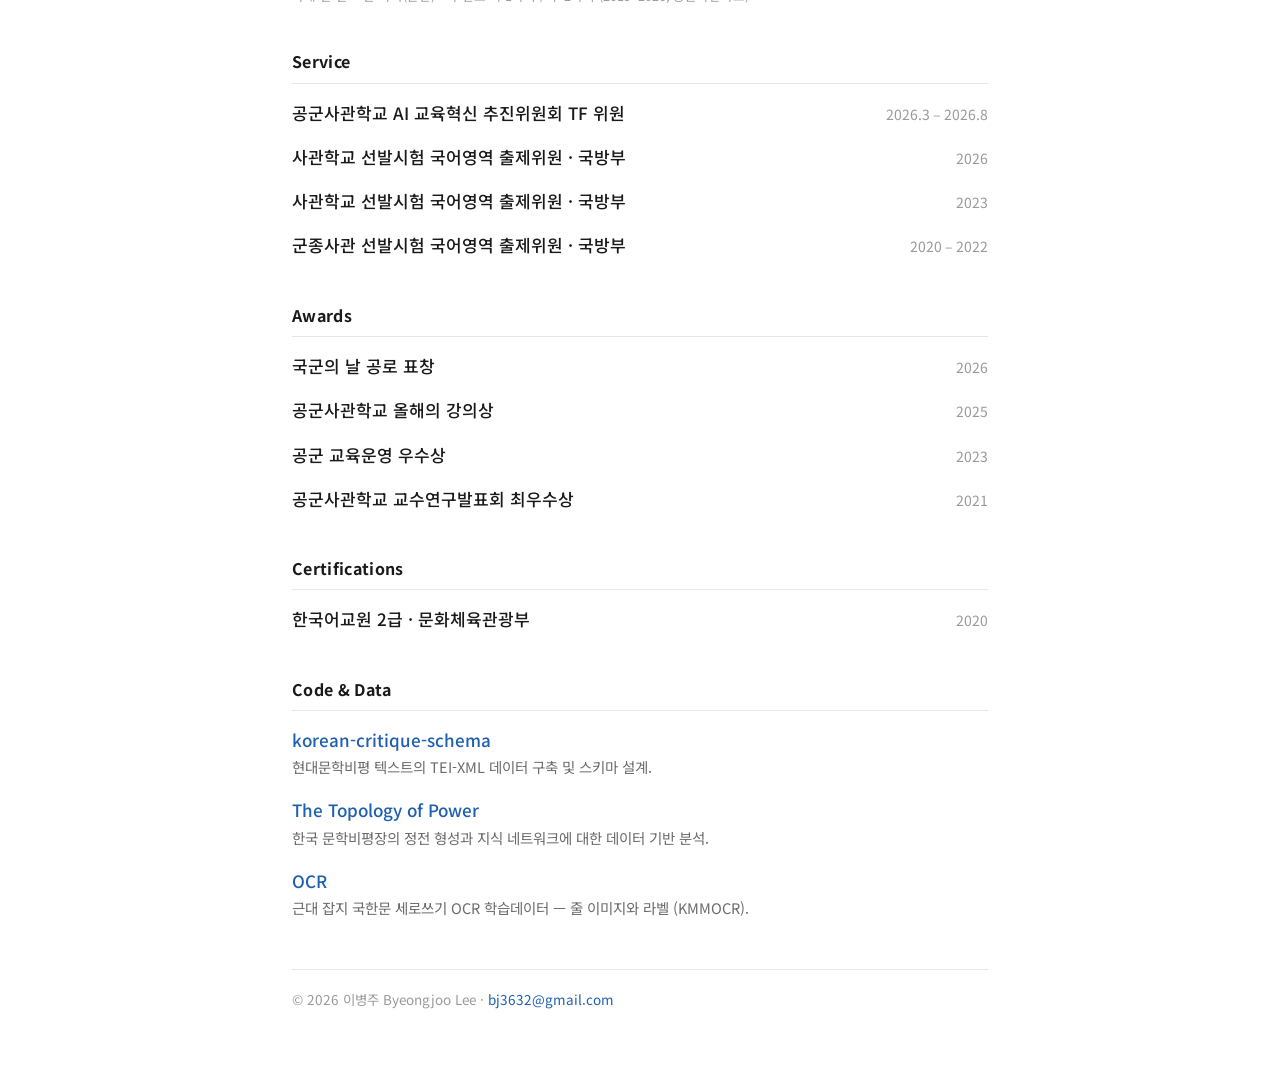
==== commit a39ea4a2: "이력 갱신: 신규 논문·표창·강의 반영 및 사이트 링크 정비 (한/영) - Publications(디지털 인문학): 「데이터 기반 한국 현대문학비평 연구의 탐색 — 온톨로지 설계를" ====
--- a/index.html
+++ b/index.html
@@ -51,6 +51,10 @@
     <div class="row"><span class="t"><a href="https://kcritic.kr/" target="_blank" rel="noopener">kcritic.kr</a> — 한국 비평사 온톨로지</span></div>
     <div class="sub">주요 비평문을 TEI XML로 인코딩하고 비평가·작가·개념의 관계를 구조화한 연구 아카이브.</div>
   </div>
+  <div class="entry">
+    <div class="row"><span class="t"><a href="https://modernmag.kr/" target="_blank" rel="noopener">modernmag.kr</a> — 근대 잡지 원문 아카이브</span></div>
+    <div class="sub">근대 잡지(문장·조광·가톨릭청년 등) 기사의 서지와 국한문 원문·기계 판독문을 검색·열람하는 아카이브.</div>
+  </div>
 
   <h2>Education</h2>
   <div class="entry">
@@ -91,6 +95,8 @@
 
   <div class="ptype">디지털 인문학</div>
   <ol class="pubs">
+    <li>데이터 기반 한국 현대문학비평 연구의 탐색 — 온톨로지 설계를 중심으로.
+      <span class="venue">한국문학의 연구</span>, <span class="yr">2026</span>. <span class="badge">게재예정</span></li>
     <li>기계로 읽는 '미래파' 논쟁 — 생성형 AI를 활용한 코퍼스 기반 담화분석.
       <span class="venue">인공지능인문학연구</span>, <span class="yr">2026</span>. <span class="badge">KCI</span> <span class="co">(공저)</span></li>
     <li><a href="https://doi.org/10.5334/johd.590" target="_blank" rel="noopener">KNoTE: A TEI Encoded XML Dataset of Modern Korean Novels</a>.
@@ -160,6 +166,9 @@
 
   <h2>Awards</h2>
   <div class="entry">
+    <div class="row"><span class="t">국군의 날 공로 표창</span><span class="d">2026</span></div>
+  </div>
+  <div class="entry">
     <div class="row"><span class="t">공군사관학교 올해의 강의상</span><span class="d">2025</span></div>
   </div>
   <div class="entry">
@@ -184,8 +193,8 @@
     <div class="sub">한국 문학비평장의 정전 형성과 지식 네트워크에 대한 데이터 기반 분석.</div>
   </div>
   <div class="entry">
-    <div class="row"><span class="t"><a href="https://github.com/ByeongjooLee/hwang-hieonsann-critique" target="_blank" rel="noopener">hwang-hieonsann-critique</a></span></div>
-    <div class="sub">비평가 황현산(1945–2018) 비평 텍스트의 구조화된 XML 데이터 구축.</div>
+    <div class="row"><span class="t"><a href="https://github.com/ByeongjooLee/OCR" target="_blank" rel="noopener">OCR</a></span></div>
+    <div class="sub">근대 잡지 국한문 세로쓰기 OCR 학습데이터 — 줄 이미지와 라벨 (KMMOCR).</div>
   </div>
 
   <footer>
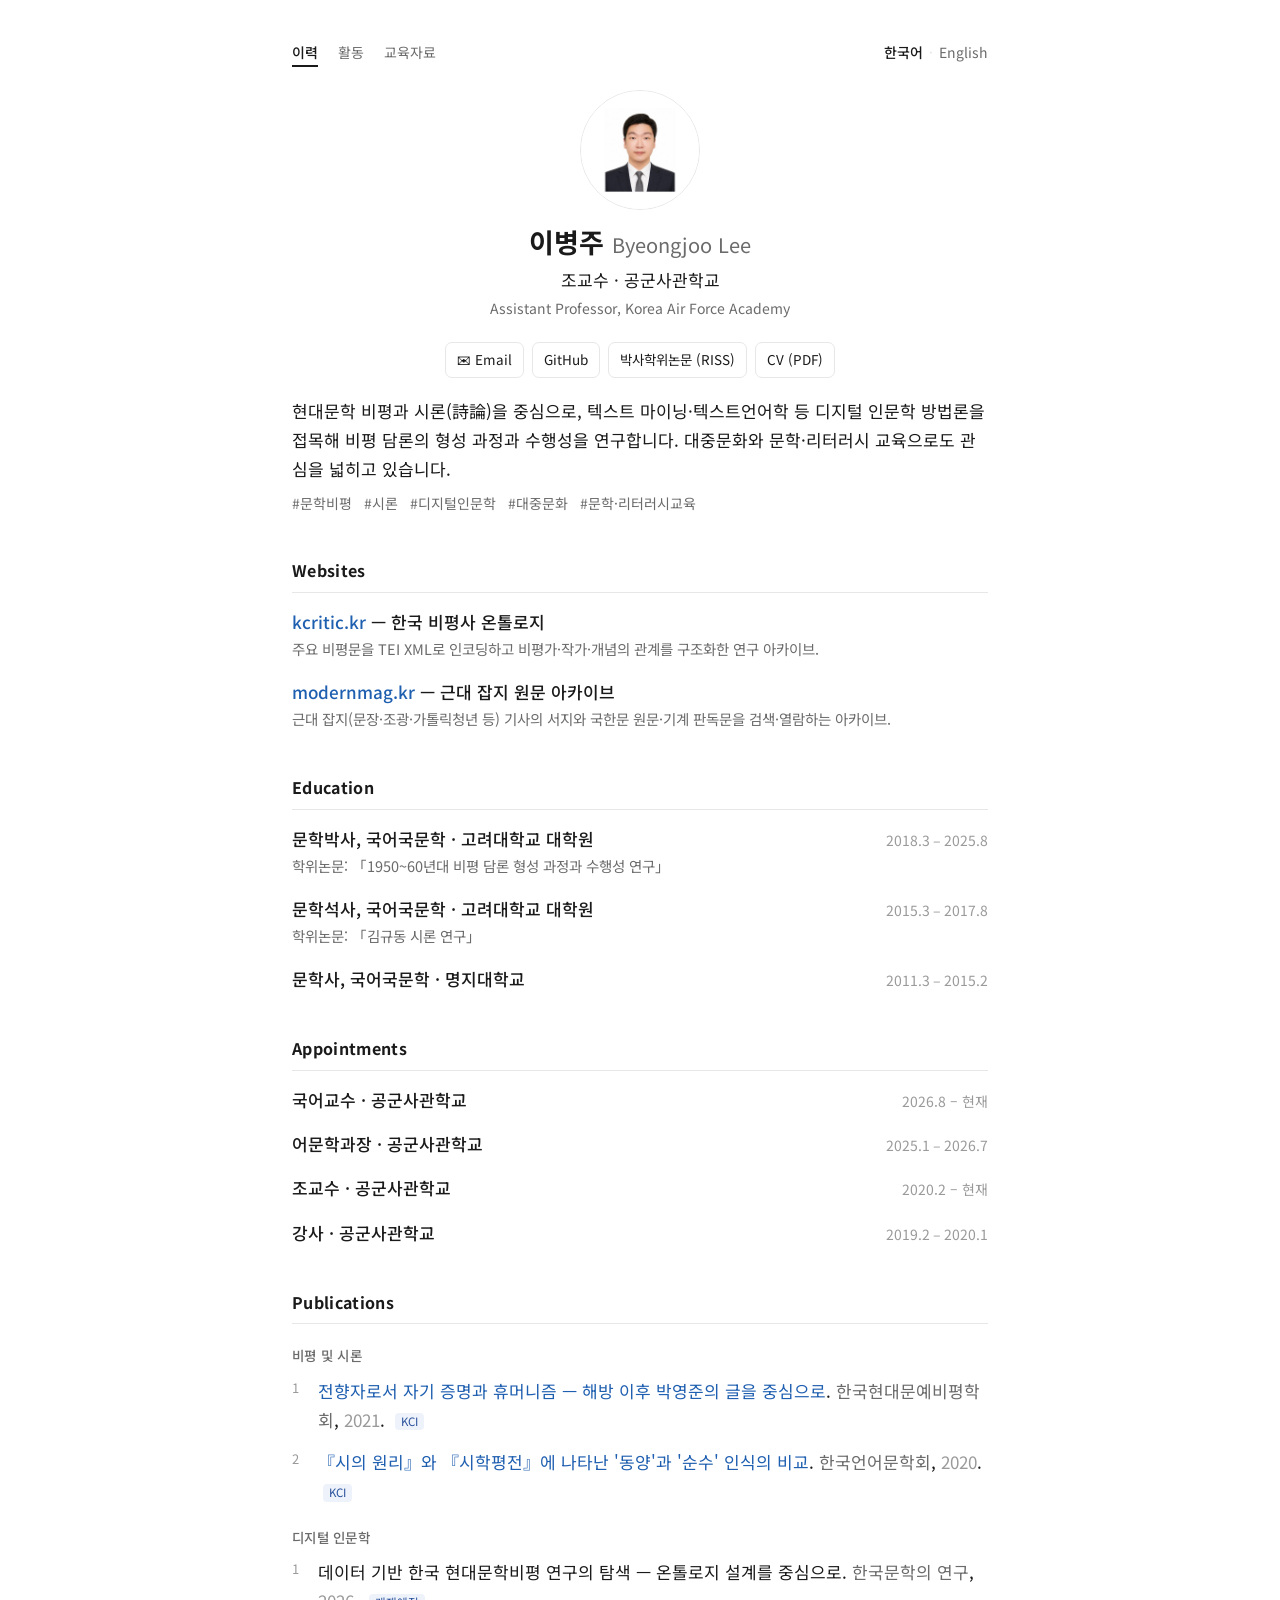
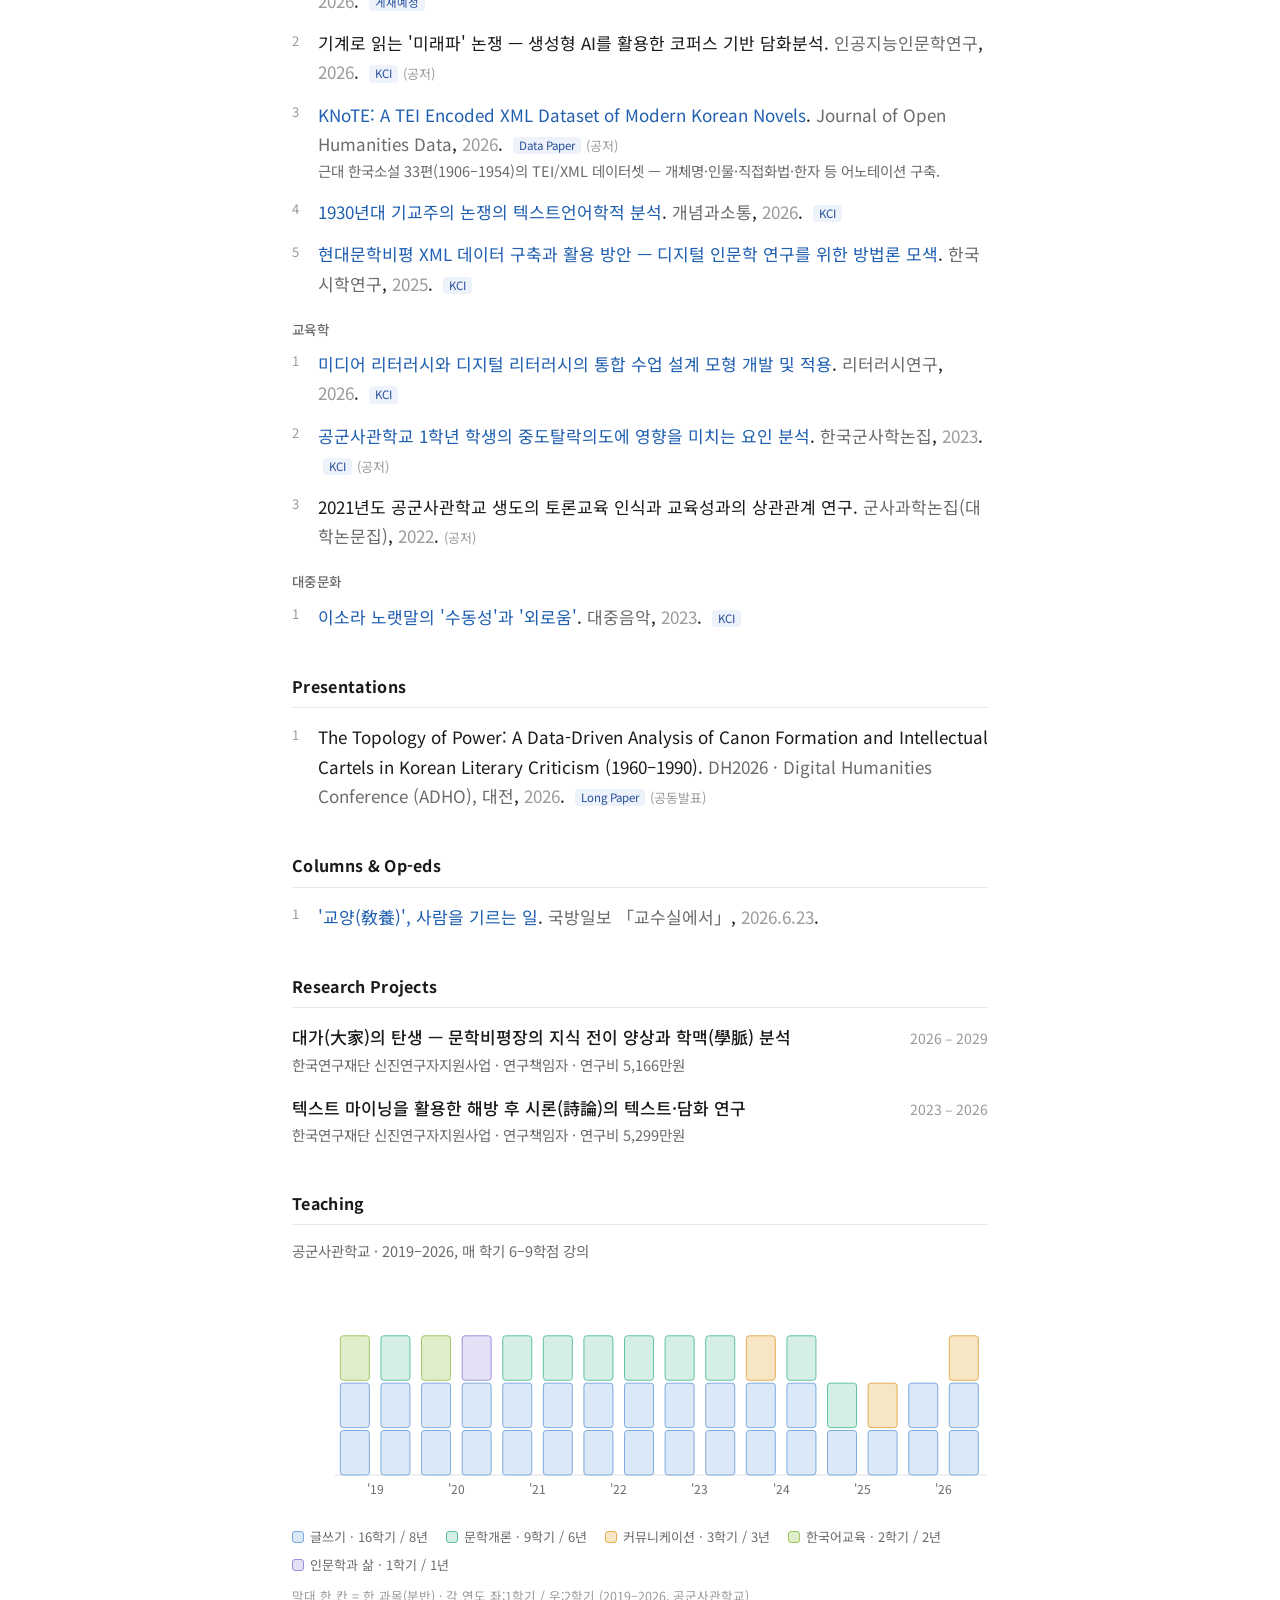
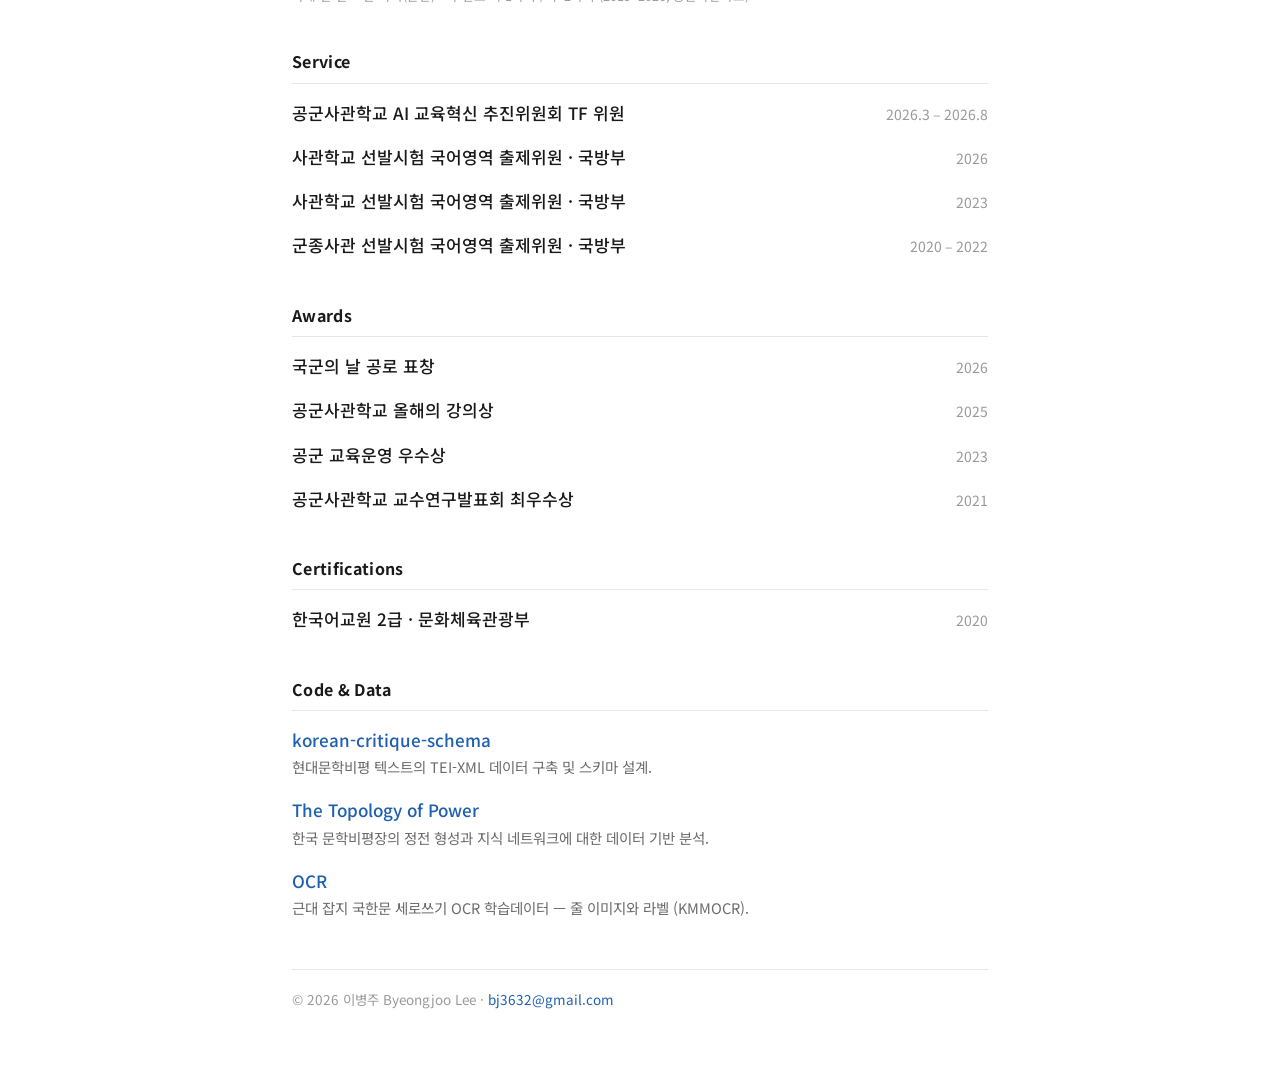
==== commit afe9a3a4: "Research Projects에 연구비 금액 표기 추가 (한/영) - 대가(大家)의 탄생 (2026–2029): 5,166만원 - 텍스트 마이닝을 활용한 해방 후 시론 연구 (2" ====
--- a/index.html
+++ b/index.html
@@ -139,11 +139,11 @@
   <h2>Research Projects</h2>
   <div class="entry">
     <div class="row"><span class="t">대가(大家)의 탄생 — 문학비평장의 지식 전이 양상과 학맥(學脈) 분석</span><span class="d">2026 – 2029</span></div>
-    <div class="sub">한국연구재단 신진연구자지원사업 · 연구책임자</div>
+    <div class="sub">한국연구재단 신진연구자지원사업 · 연구책임자 · 연구비 5,166만원</div>
   </div>
   <div class="entry">
     <div class="row"><span class="t">텍스트 마이닝을 활용한 해방 후 시론(詩論)의 텍스트·담화 연구</span><span class="d">2023 – 2026</span></div>
-    <div class="sub">한국연구재단 신진연구자지원사업 · 연구책임자</div>
+    <div class="sub">한국연구재단 신진연구자지원사업 · 연구책임자 · 연구비 5,299만원</div>
   </div>
 
   <h2>Teaching</h2>
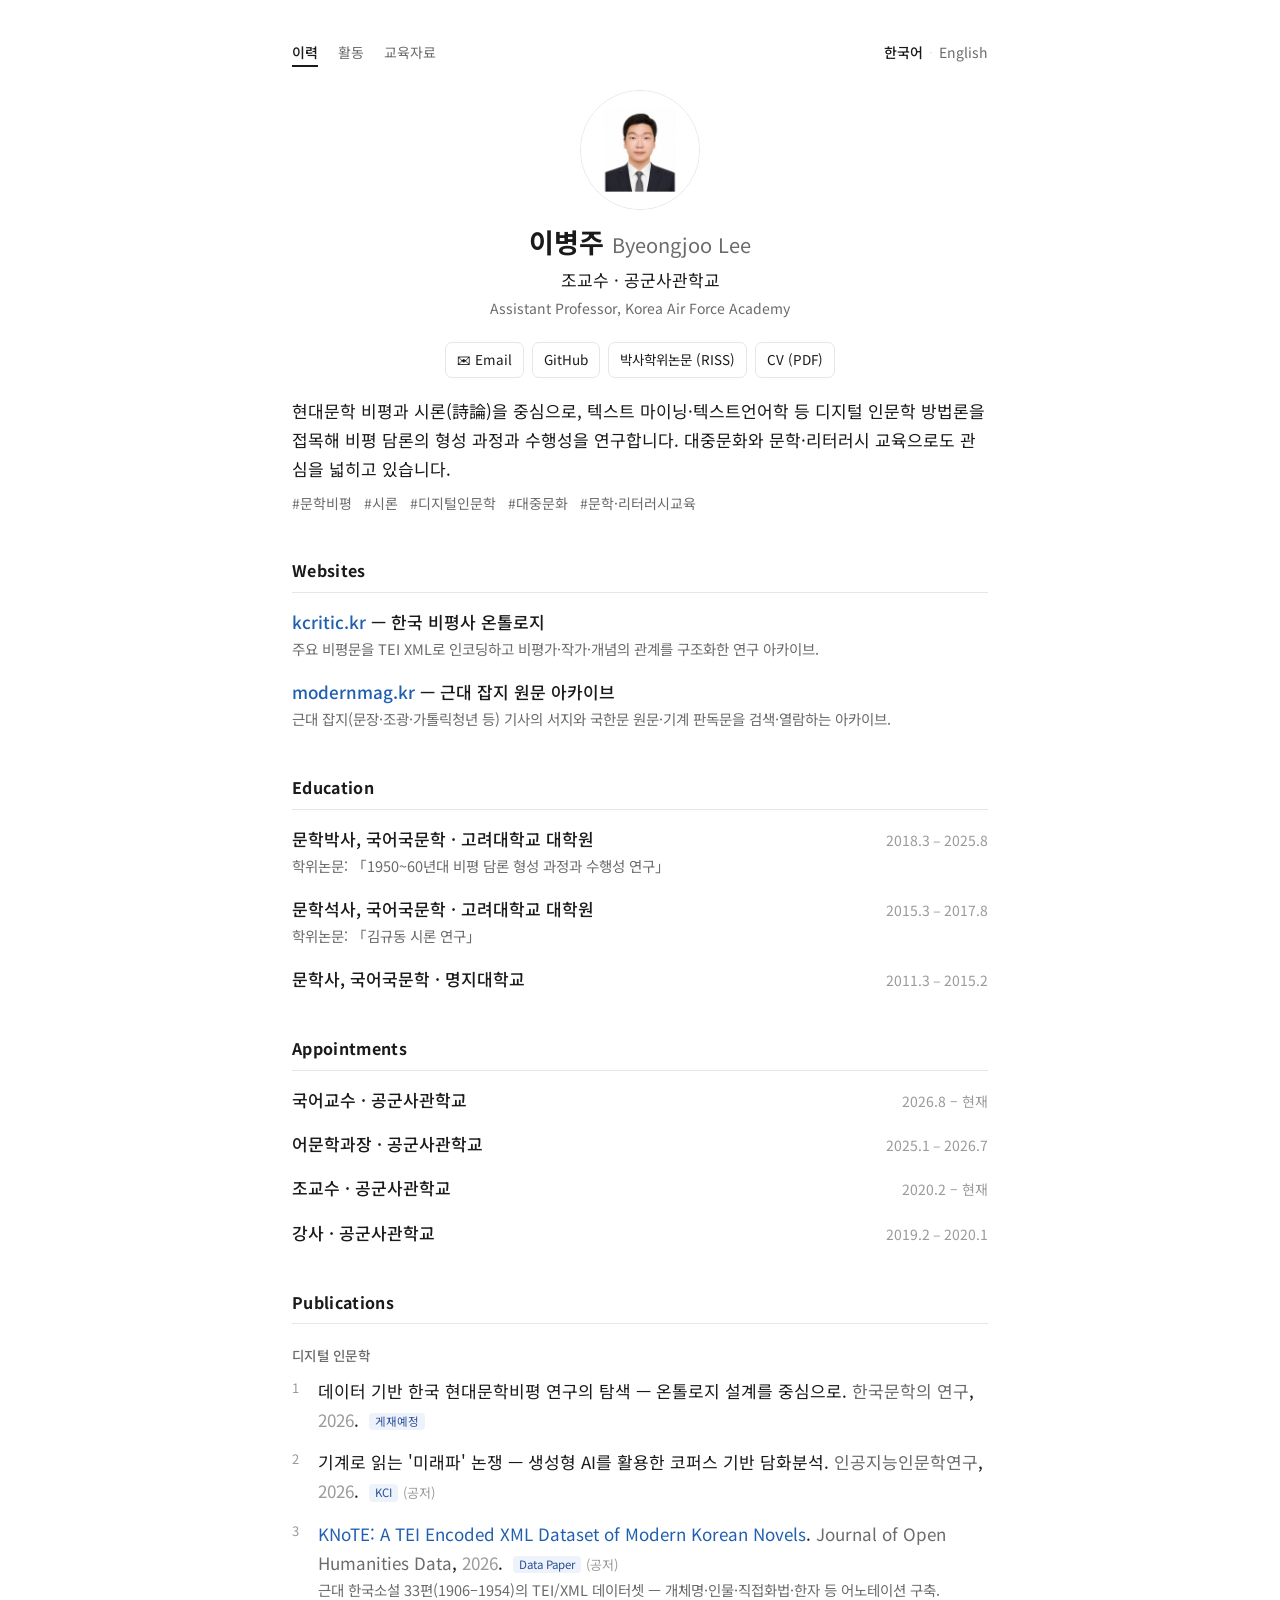
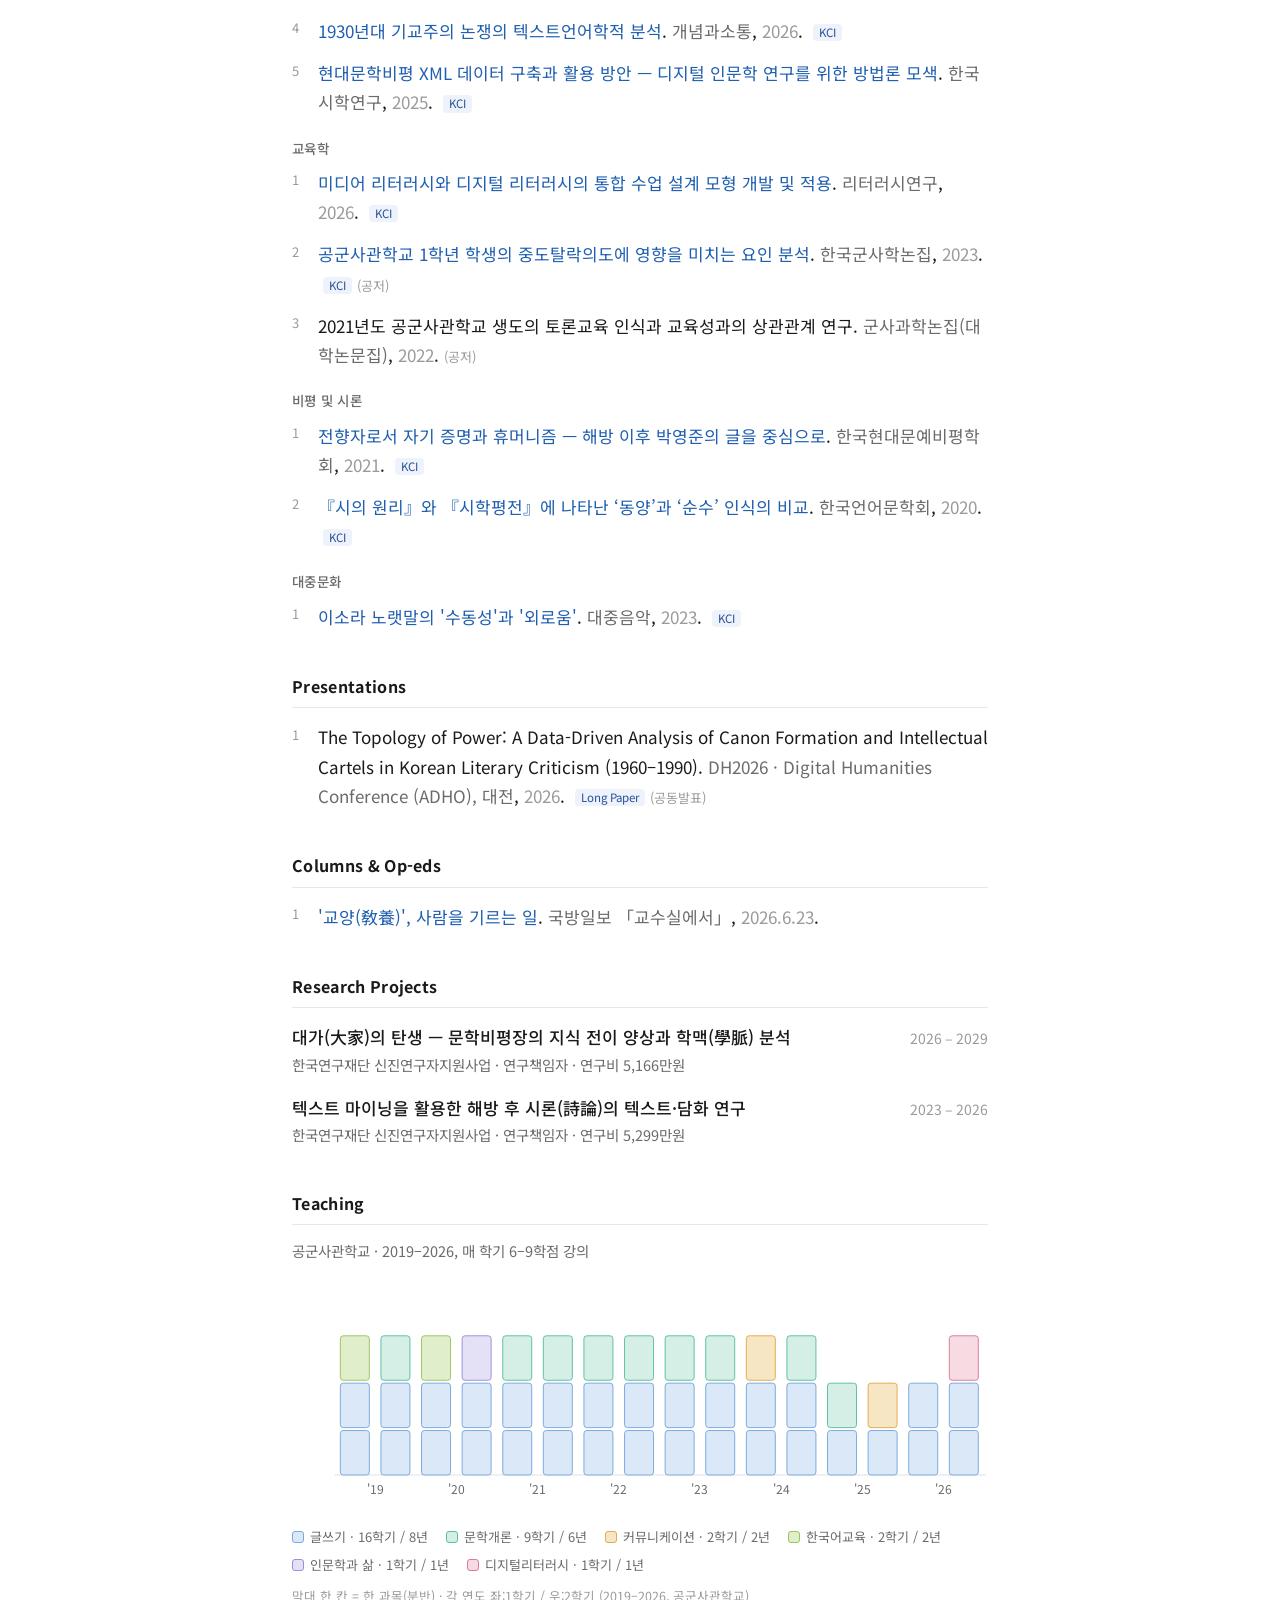
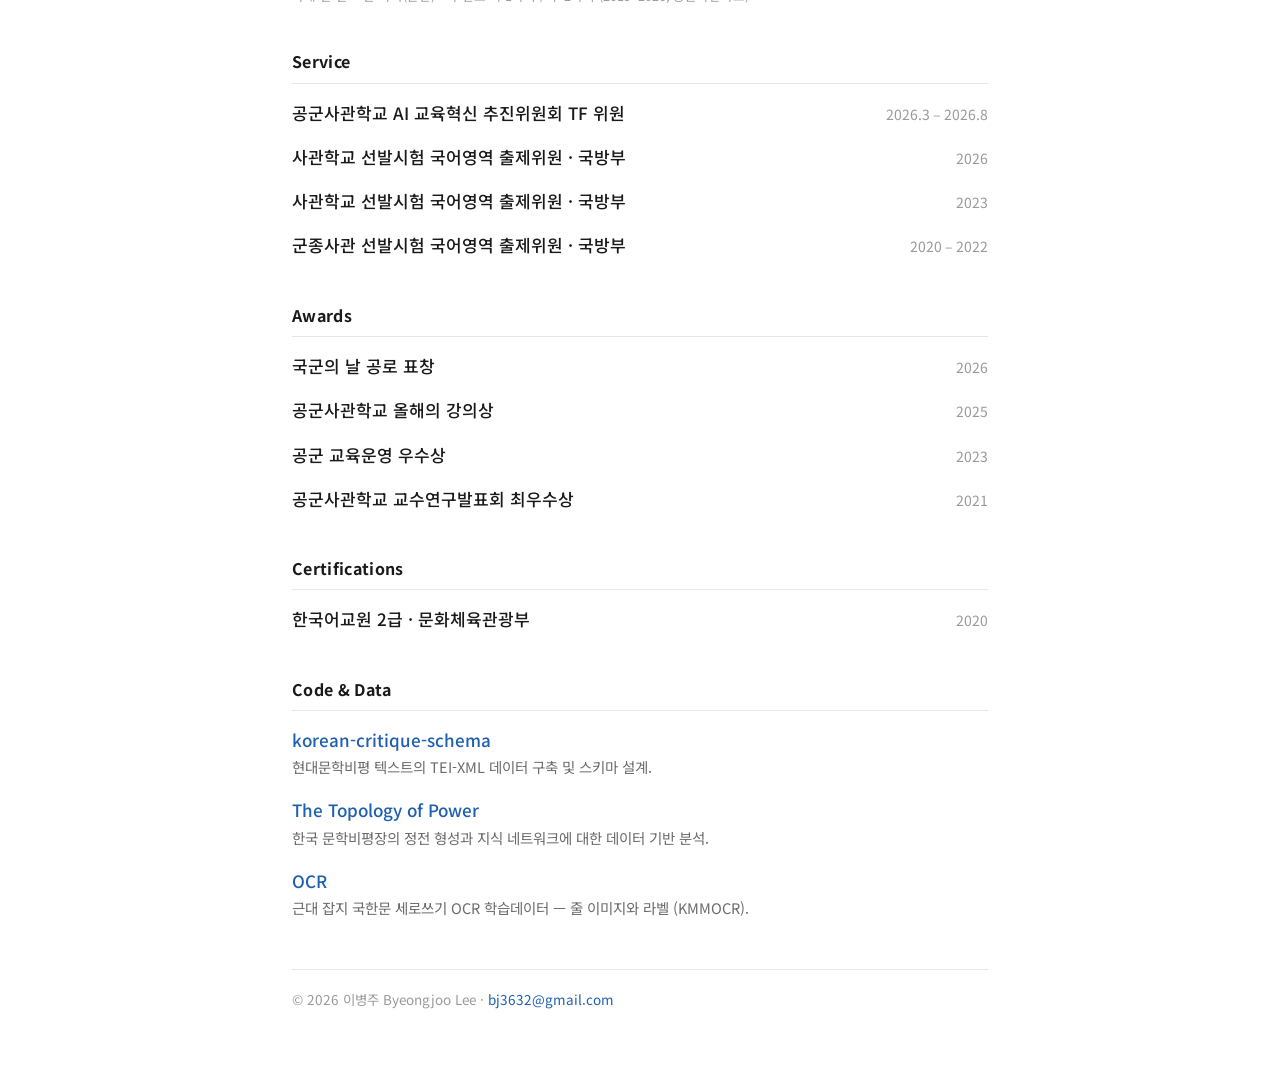
==== commit e4db419e: "강의 분류 수정 및 Publications 순서 조정 (한/영) - Teaching: 디지털리터러시를 커뮤니케이션에서 분리해 별도 범주 신설 (2026-2학기) - Publicat" ====
--- a/index.html
+++ b/index.html
@@ -85,14 +85,6 @@
 
   <h2>Publications</h2>
 
-  <div class="ptype">비평 및 시론</div>
-  <ol class="pubs">
-    <li><a href="/papers/2021-park-yeongjun-humanism.pdf" download>전향자로서 자기 증명과 휴머니즘 — 해방 이후 박영준의 글을 중심으로</a>.
-      <span class="venue">한국현대문예비평학회</span>, <span class="yr">2021</span>. <span class="badge">KCI</span></li>
-    <li><a href="/papers/2020-orient-purity.pdf" download>『시의 원리』와 『시학평전』에 나타난 '동양'과 '순수' 인식의 비교</a>.
-      <span class="venue">한국언어문학회</span>, <span class="yr">2020</span>. <span class="badge">KCI</span></li>
-  </ol>
-
   <div class="ptype">디지털 인문학</div>
   <ol class="pubs">
     <li>데이터 기반 한국 현대문학비평 연구의 탐색 — 온톨로지 설계를 중심으로.
@@ -118,6 +110,14 @@
       <span class="venue">군사과학논집(대학논문집)</span>, <span class="yr">2022</span>. <span class="co">(공저)</span></li>
   </ol>
 
+  <div class="ptype">비평 및 시론</div>
+  <ol class="pubs">
+    <li><a href="/papers/2021-park-yeongjun-humanism.pdf" download>전향자로서 자기 증명과 휴머니즘 — 해방 이후 박영준의 글을 중심으로</a>.
+      <span class="venue">한국현대문예비평학회</span>, <span class="yr">2021</span>. <span class="badge">KCI</span></li>
+    <li><a href="/papers/2020-orient-purity.pdf" download>『시의 원리』와 『시학평전』에 나타난 ‘동양’과 ‘순수’ 인식의 비교</a>.
+      <span class="venue">한국언어문학회</span>, <span class="yr">2020</span>. <span class="badge">KCI</span></li>
+  </ol>
+
   <div class="ptype">대중문화</div>
   <ol class="pubs">
     <li><a href="/papers/2023-leesora-lyrics.pdf" download>이소라 노랫말의 '수동성'과 '외로움'</a>.
